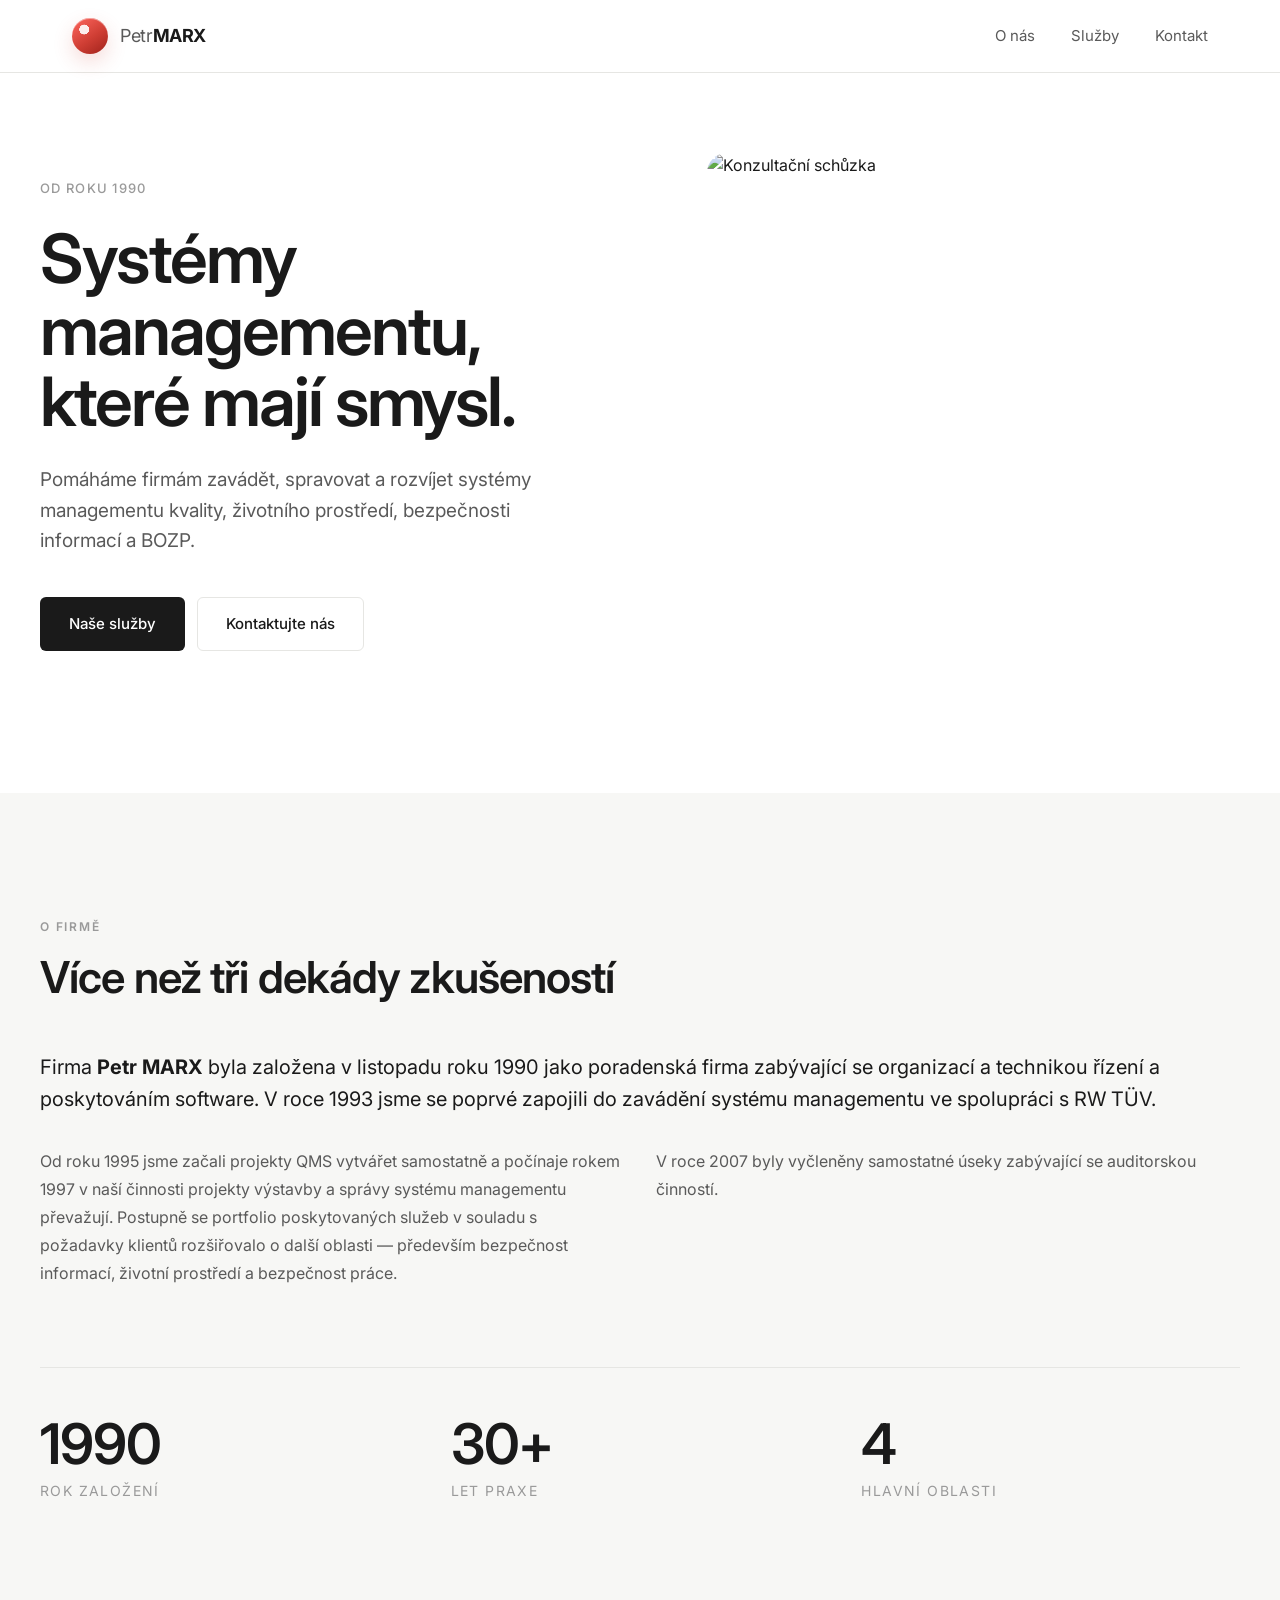
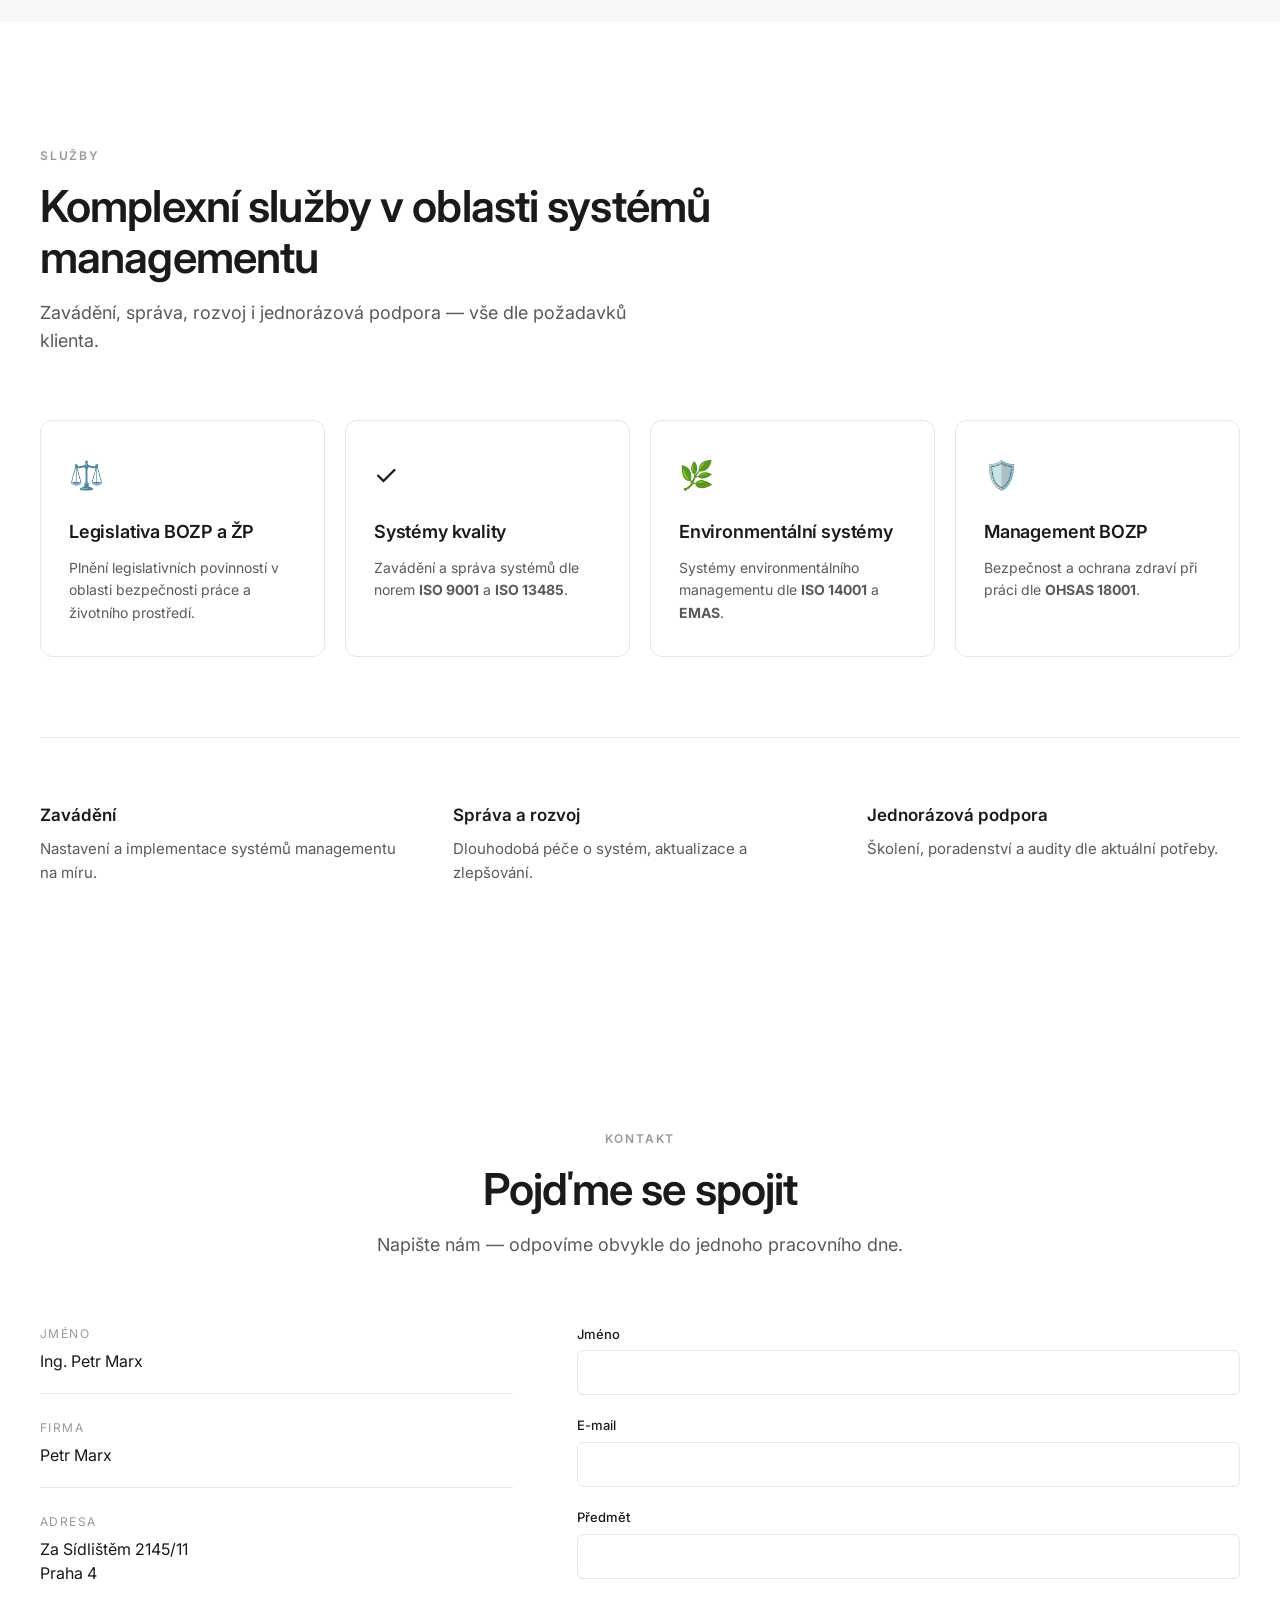
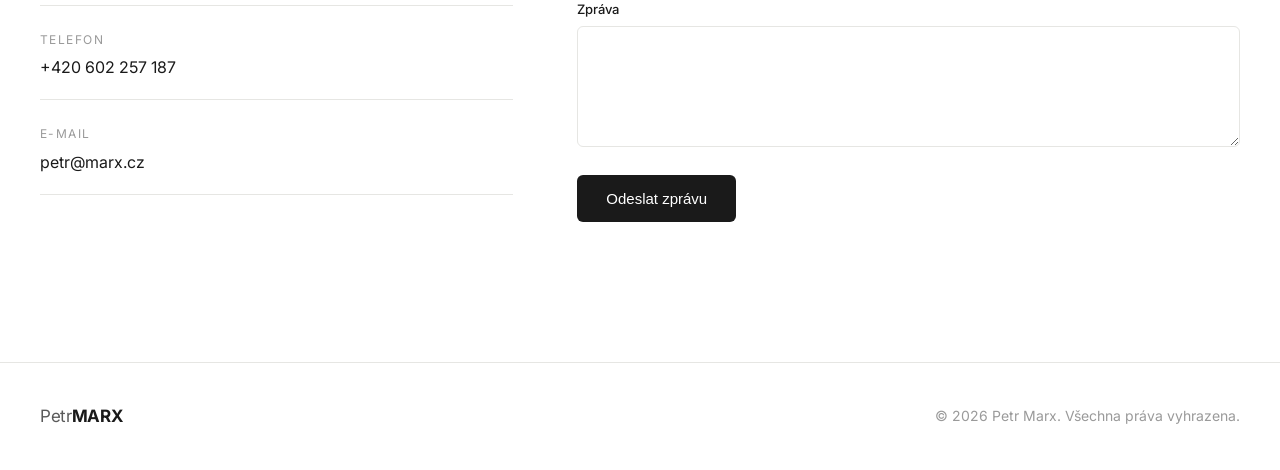
==== index.html @ 533d267c "Add files via upload" ====
<!DOCTYPE html>
<html lang="cs">
<head>
    <!-- ============ BASIC ============ -->
    <meta charset="UTF-8">
    <meta name="viewport" content="width=device-width, initial-scale=1.0">
    <title>Petr MARX | Poradenství v oblasti ISO a systémů managementu</title>
    <meta name="description" content="Ing. Petr Marx. Od roku 1990 zavádíme, spravujeme a rozvíjíme systémy managementu kvality (ISO 9001), životního prostředí (ISO 14001), BOZP (ISO 45001) a bezpečnosti informací. Praha, Česká republika.">

    <!-- ============ SEO ============ -->
    <meta name="keywords" content="ISO 9001, ISO 14001, ISO 45001, systém managementu kvality, QMS, environmentální management, BOZP, bezpečnost práce, životní prostředí, certifikace ISO, interní audit, poradenství, Petr Marx, Q.M.Systems, Praha">
    <meta name="author" content="Ing. Petr Marx">
    <meta name="robots" content="index, follow, max-image-preview:large">
    <meta name="language" content="cs">
    <meta name="geo.region" content="CZ-10">
    <meta name="geo.placename" content="Praha">
    <link rel="canonical" href="https://www.marx.cz/">

    <!-- ============ OPEN GRAPH ============ -->
    <meta property="og:type" content="website">
    <meta property="og:locale" content="cs_CZ">
    <meta property="og:site_name" content="Petr Marx">
    <meta property="og:title" content="Petr Marx | Poradenství v oblasti ISO a systémů managementu">
    <meta property="og:description" content="Od roku 1990 zavádíme a spravujeme systémy managementu kvality, životního prostředí a BOZP dle norem ISO 9001, ISO 14001 a ISO 45001.">
    <meta property="og:url" content="https://www.marx.cz/">
    <meta property="og:image" content="https://www.marx.cz/og-image.jpg">

    <!-- ============ TWITTER ============ -->
    <meta name="twitter:card" content="summary_large_image">
    <meta name="twitter:title" content="Petr Marx | Poradenství v oblasti ISO a systémů managementu">
    <meta name="twitter:description" content="Poradenství a zavádění systémů managementu dle norem ISO. Od roku 1990.">
    <meta name="twitter:image" content="https://www.marx.cz/og-image.jpg">

    <!-- ============ JSON-LD STRUCTURED DATA ============ -->
    <script type="application/ld+json">
    {
        "@context": "https://schema.org",
        "@type": "ProfessionalService",
        "name": "Petr Marx",
        "founder": "Ing. Petr Marx",
        "foundingDate": "1990-11",
        "description": "Poradenská firma zaměřená na zavádění, správu a rozvoj systémů managementu kvality, životního prostředí, bezpečnosti informací a BOZP.",
        "url": "https://www.marx.cz/",
        "telephone": "+420602257187",
        "email": "petr@marx.cz",
        "address": {
            "@type": "PostalAddress",
            "streetAddress": "Za Sídlištěm 2145/11",
            "addressLocality": "Praha 4",
            "addressCountry": "CZ"
        },
        "areaServed": "CZ",
        "knowsAbout": [
            "ISO 9001",
            "ISO 14001",
            "ISO 45001",
            "Systém managementu kvality",
            "Environmentální management",
            "BOZP",
            "Interní audit",
            "Certifikace"
        ]
    }
    </script>

    <!-- ============ FONTS & STYLES ============ -->
    <link rel="preconnect" href="https://fonts.googleapis.com">
    <link rel="preconnect" href="https://fonts.gstatic.com" crossorigin>
    <link href="https://fonts.googleapis.com/css2?family=Inter:wght@300;400;500;600;700&display=swap" rel="stylesheet">
    <link rel="stylesheet" href="style.css">
</head>
<body>

    <!-- ============ NAVIGATION ============ -->
    <header class="nav">
        <div class="nav__inner">
            <a href="#top" class="nav__logo">
                <span class="nav__logo-img" aria-hidden="true"></span>
                <span><span class="nav__logo-text">Petr</span><span class="nav__logo-mark">MARX</span></span>
            </a>
            <nav class="nav__menu">
                <a href="index.html#about" class="nav__link">O nás</a>
                <a href="sluzby.html" class="nav__link">Služby</a>
                <a href="index.html#contact" class="nav__link">Kontakt</a>
            </nav>
        </div>
    </header>

    <!-- ============ HERO ============ -->
    <section class="hero" id="top">
        <div class="hero__inner">
            <div class="hero__content">
                <span class="hero__eyebrow">Od roku 1990</span>
                <h1 class="hero__title">Systémy managementu, <br>které mají smysl.</h1>
                <p class="hero__lead">
                    Pomáháme firmám zavádět, spravovat a rozvíjet systémy managementu kvality,
                    životního prostředí, bezpečnosti informací a BOZP.
                </p>
                <div class="hero__actions">
                    <a href="#services" class="btn btn--primary">Naše služby</a>
                    <a href="#contact" class="btn btn--ghost">Kontaktujte nás</a>
                </div>
            </div>
            <div class="hero__visual">
                <img src="https://images.unsplash.com/photo-1521737604893-d14cc237f11d?auto=format&fit=crop&w=1000&q=80"
                     alt="Konzultační schůzka" class="hero__image">
            </div>
        </div>
    </section>

    <!-- ============ ABOUT ============ -->
    <section class="about" id="about">
        <div class="about__inner">
            <div class="about__head">
                <span class="section__tag">O firmě</span>
                <h2 class="section__title">Více než tři dekády zkušeností</h2>
            </div>
            <div class="about__body">
                <p class="about__paragraph">
                    Firma <strong>Petr MARX</strong> byla založena v listopadu roku 1990 jako poradenská firma
                    zabývající se organizací a technikou řízení a poskytováním software.
                    V roce 1993 jsme se poprvé zapojili do zavádění systému managementu ve spolupráci s RW TÜV.
                </p>
                <p class="about__paragraph">
                    Od roku 1995 jsme začali projekty QMS vytvářet samostatně a počínaje rokem 1997
                    v naší činnosti projekty výstavby a správy systému managementu převažují.
                    Postupně se portfolio poskytovaných služeb v souladu s požadavky klientů rozšiřovalo
                    o další oblasti — především bezpečnost informací, životní prostředí a bezpečnost práce.
                </p>
                <p class="about__paragraph">
                    V roce 2007 byly vyčleněny samostatné úseky zabývající se auditorskou činností.
                </p>
            </div>

            <div class="about__stats">
                <div class="stat">
                    <div class="stat__number">1990</div>
                    <div class="stat__label">Rok založení</div>
                </div>
                <div class="stat">
                    <div class="stat__number">30+</div>
                    <div class="stat__label">Let praxe</div>
                </div>
                <div class="stat">
                    <div class="stat__number">4</div>
                    <div class="stat__label">Hlavní oblasti</div>
                </div>
            </div>
        </div>
    </section>

    <!-- ============ SERVICES ============ -->
    <section class="services" id="services">
        <div class="services__inner">
            <div class="services__head">
                <span class="section__tag">Služby</span>
                <h2 class="section__title">Komplexní služby v oblasti systémů managementu</h2>
                <p class="section__sub">
                    Zavádění, správa, rozvoj i jednorázová podpora — vše dle požadavků klienta.
                </p>
            </div>

            <div class="services__grid">

                <article class="card">
                    <div class="card__icon">⚖️</div>
                    <h3 class="card__title">Legislativa BOZP a ŽP</h3>
                    <p class="card__text">
                        Plnění legislativních povinností v oblasti bezpečnosti práce
                        a životního prostředí.
                    </p>
                </article>

                <article class="card">
                    <div class="card__icon">✓</div>
                    <h3 class="card__title">Systémy kvality</h3>
                    <p class="card__text">
                        Zavádění a správa systémů dle norem <strong>ISO 9001</strong> a <strong>ISO 13485</strong>.
                    </p>
                </article>

                <article class="card">
                    <div class="card__icon">🌿</div>
                    <h3 class="card__title">Environmentální systémy</h3>
                    <p class="card__text">
                        Systémy environmentálního managementu dle <strong>ISO 14001</strong> a <strong>EMAS</strong>.
                    </p>
                </article>

                <article class="card">
                    <div class="card__icon">🛡️</div>
                    <h3 class="card__title">Management BOZP</h3>
                    <p class="card__text">
                        Bezpečnost a ochrana zdraví při práci dle <strong>OHSAS 18001</strong>.
                    </p>
                </article>

            </div>

            <div class="services__pillars">
                <div class="pillar">
                    <h4 class="pillar__title">Zavádění</h4>
                    <p class="pillar__text">Nastavení a implementace systémů managementu na míru.</p>
                </div>
                <div class="pillar">
                    <h4 class="pillar__title">Správa a rozvoj</h4>
                    <p class="pillar__text">Dlouhodobá péče o systém, aktualizace a zlepšování.</p>
                </div>
                <div class="pillar">
                    <h4 class="pillar__title">Jednorázová podpora</h4>
                    <p class="pillar__text">Školení, poradenství a audity dle aktuální potřeby.</p>
                </div>
            </div>
        </div>
    </section>

    <!-- ============ CONTACT ============ -->
    <section class="contact" id="contact">
        <div class="contact__inner">

            <div class="contact__head">
                <span class="section__tag">Kontakt</span>
                <h2 class="section__title">Pojďme se spojit</h2>
                <p class="section__sub">Napište nám — odpovíme obvykle do jednoho pracovního dne.</p>
            </div>

            <div class="contact__grid">

                <div class="contact__info">
                    <div class="info-block">
                        <div class="info-block__label">Jméno</div>
                        <div class="info-block__value">Ing. Petr Marx</div>
                    </div>
                    <div class="info-block">
                        <div class="info-block__label">Firma</div>
                        <div class="info-block__value">Petr Marx</div>
                    </div>
                    <div class="info-block">
                        <div class="info-block__label">Adresa</div>
                        <div class="info-block__value">Za Sídlištěm 2145/11<br>Praha 4</div>
                    </div>
                    <div class="info-block">
                        <div class="info-block__label">Telefon</div>
                        <div class="info-block__value">
                            <a href="tel:+420602257187" class="info-block__link">+420 602 257 187</a>
                        </div>
                    </div>
                    <div class="info-block">
                        <div class="info-block__label">E-mail</div>
                        <div class="info-block__value">
                            <a href="mailto:petr@marx.cz" class="info-block__link">petr@marx.cz</a>
                        </div>
                    </div>
                </div>

                <form class="contact__form" action="contact.php" method="post" data-contact-form>
                    <div class="form__row">
                        <label class="form__label" for="name">Jméno</label>
                        <input class="form__input" type="text" id="name" name="name" required>
                    </div>
                    <div class="form__row">
                        <label class="form__label" for="email">E-mail</label>
                        <input class="form__input" type="email" id="email" name="email" required>
                    </div>
                    <div class="form__row">
                        <label class="form__label" for="subject">Předmět</label>
                        <input class="form__input" type="text" id="subject" name="subject">
                    </div>
                    <div class="form__row">
                        <label class="form__label" for="message">Zpráva</label>
                        <textarea class="form__textarea" id="message" name="message" rows="5" required></textarea>
                    </div>
                    <button type="submit" class="btn btn--primary form__submit">Odeslat zprávu</button>
                    <div hidden aria-hidden="true"><label>Web<input type="text" name="website" tabindex="-1" autocomplete="off"></label></div>
                    <p data-form-status role="status" aria-live="polite" aria-atomic="true"></p>
                </form>

            </div>
        </div>
    </section>

    <!-- ============ FOOTER ============ -->
    <footer class="footer">
        <div class="footer__inner">
            <div class="footer__brand">
                <span class="nav__logo-text">Petr</span><span class="nav__logo-mark">MARX</span>
            </div>
            <p class="footer__copy">© <span id="year"></span> Petr Marx. Všechna práva vyhrazena.</p>
        </div>
    </footer>

    <script>
        document.getElementById('year').textContent = new Date().getFullYear();
    </script>
    <script src="contact.js" defer></script>
</body>
</html>
---- style.css ----
:root {
    /* Colors */
    --color-bg:          #ffffff;
    --color-bg-alt:      #f7f7f5;
    --color-text:        #1a1a1a;
    --color-text-soft:   #5a5a5a;
    --color-muted:       #9a9a9a;
    --color-border:      #e6e6e3;
    --color-accent:      #1a1a1a;   /* primary brand color */
    --color-accent-soft: #2a2a2a;

    /* Typography */
    --font-sans: 'Inter', -apple-system, BlinkMacSystemFont, 'Segoe UI', sans-serif;

    /* Layout */
    --container:       1200px;
    --radius-sm:       6px;
    --radius-md:       12px;
    --radius-lg:       20px;

    /* Spacing */
    --space-section:   120px;
    --space-block:     48px;

    /* Transitions */
    --ease: cubic-bezier(.2,.7,.3,1);
}


/* ============================================================
   2. RESET & BASE
   ============================================================ */
* { box-sizing: border-box; margin: 0; padding: 0; }

html { scroll-behavior: smooth; }

body {
    font-family: var(--font-sans);
    font-size: 16px;
    line-height: 1.6;
    color: var(--color-text);
    background: var(--color-bg);
    -webkit-font-smoothing: antialiased;
}

img { max-width: 100%; display: block; }
a { color: inherit; text-decoration: none; }


/* ============================================================
   3. SHARED — section heading helpers
   Used by: about, services, training, contact
   ============================================================ */
.section__tag {
    display: inline-block;
    font-size: 12px;
    font-weight: 600;
    letter-spacing: 0.15em;
    text-transform: uppercase;
    color: var(--color-muted);
    margin-bottom: 16px;
}

.section__title {
    font-size: clamp(28px, 4vw, 44px);
    font-weight: 600;
    line-height: 1.15;
    letter-spacing: -0.02em;
    color: var(--color-text);
    max-width: 720px;
}

.section__sub {
    font-size: 18px;
    color: var(--color-text-soft);
    margin-top: 16px;
    max-width: 640px;
}


/* ============================================================
   4. SHARED — button
   ============================================================ */
.btn {
    display: inline-flex;
    align-items: center;
    justify-content: center;
    padding: 14px 28px;
    font-size: 15px;
    font-weight: 500;
    border-radius: var(--radius-sm);
    border: 1px solid transparent;
    cursor: pointer;
    transition: all 0.25s var(--ease);
}

.btn--primary {
    background: var(--color-accent);
    color: #fff;
}
.btn--primary:hover {
    background: var(--color-accent-soft);
    transform: translateY(-1px);
}

.btn--ghost {
    background: transparent;
    color: var(--color-text);
    border-color: var(--color-border);
}
.btn--ghost:hover {
    border-color: var(--color-text);
}


/* ============================================================
   5. NAVIGATION
   ============================================================ */
.nav {
    position: sticky;
    top: 0;
    z-index: 100;
    background: rgba(255,255,255,0.85);
    backdrop-filter: blur(12px);
    -webkit-backdrop-filter: blur(12px);
    border-bottom: 1px solid var(--color-border);
}

.nav__inner {
    max-width: var(--container);
    margin: 0 auto;
    padding: 18px 32px;
    display: flex;
    align-items: center;
    justify-content: space-between;
    gap: 32px;
}

.nav__logo {
    display: inline-flex;
    align-items: center;
    gap: 12px;
    font-size: 18px;
    font-weight: 700;
    letter-spacing: -0.02em;
}
.nav__logo-mark { color: var(--color-accent); }
.nav__logo-text { color: var(--color-text-soft); font-weight: 400; }

.nav__logo-img {
    width: 36px;
    height: 36px;
    border-radius: 50%;
    background:
        radial-gradient(circle at 34% 32%, rgba(255, 255, 255, 0.9) 0 14%, transparent 15%),
        linear-gradient(145deg, #ff675f 0%, #cf3e34 55%, #9f221b 100%);
    box-shadow:
        inset 0 1px 0 rgba(255, 255, 255, 0.46),
        0 8px 20px rgba(207, 62, 52, 0.18);
    flex-shrink: 0;
}

.nav__menu {
    display: flex;
    gap: 36px;
}

.nav__link {
    font-size: 15px;
    color: var(--color-text-soft);
    transition: color 0.2s var(--ease);
}
.nav__link:hover { color: var(--color-text); }

.nav__cta {
    padding: 10px 20px;
    font-size: 14px;
    font-weight: 500;
    color: #fff;
    background: var(--color-accent);
    border-radius: var(--radius-sm);
    transition: background 0.25s var(--ease);
}
.nav__cta:hover { background: var(--color-accent-soft); }

@media (max-width: 768px) {
    .nav__menu { display: none; }
}


/* ============================================================
   6. HERO
   ============================================================ */
.hero {
    padding: 80px 32px 120px;
}

.hero__inner {
    max-width: var(--container);
    margin: 0 auto;
    display: grid;
    grid-template-columns: 1.1fr 1fr;
    gap: 80px;
    align-items: center;
}

.hero__eyebrow {
    display: inline-block;
    font-size: 13px;
    font-weight: 500;
    letter-spacing: 0.1em;
    text-transform: uppercase;
    color: var(--color-muted);
    margin-bottom: 24px;
}

.hero__title {
    font-size: clamp(36px, 6vw, 68px);
    font-weight: 600;
    line-height: 1.05;
    letter-spacing: -0.03em;
    margin-bottom: 28px;
}

.hero__lead {
    font-size: 19px;
    line-height: 1.6;
    color: var(--color-text-soft);
    max-width: 520px;
    margin-bottom: 40px;
}

.hero__actions {
    display: flex;
    gap: 12px;
    flex-wrap: wrap;
}

.hero__visual {
    position: relative;
}

.hero__image {
    width: 100%;
    height: 520px;
    object-fit: cover;
    border-radius: var(--radius-lg);
    filter: grayscale(15%);
}

@media (max-width: 900px) {
    .hero__inner { grid-template-columns: 1fr; gap: 48px; }
    .hero__image { height: 380px; }
}


/* ============================================================
   7. ABOUT
   ============================================================ */
.about {
    padding: var(--space-section) 32px;
    background: var(--color-bg-alt);
}

.about__inner {
    max-width: var(--container);
    margin: 0 auto;
}

.about__head {
    margin-bottom: var(--space-block);
}

.about__body {
    display: grid;
    grid-template-columns: 1fr 1fr;
    gap: 32px;
    margin-bottom: 80px;
}

.about__paragraph {
    font-size: 16px;
    line-height: 1.75;
    color: var(--color-text-soft);
}
.about__paragraph:first-child {
    grid-column: 1 / -1;
    font-size: 20px;
    line-height: 1.6;
    color: var(--color-text);
}

.about__stats {
    display: grid;
    grid-template-columns: repeat(3, 1fr);
    gap: 32px;
    padding-top: 48px;
    border-top: 1px solid var(--color-border);
}

.stat__number {
    font-size: clamp(36px, 5vw, 56px);
    font-weight: 600;
    letter-spacing: -0.02em;
    color: var(--color-text);
    line-height: 1;
    margin-bottom: 8px;
}

.stat__label {
    font-size: 14px;
    text-transform: uppercase;
    letter-spacing: 0.1em;
    color: var(--color-muted);
}

@media (max-width: 768px) {
    .about__body { grid-template-columns: 1fr; }
    .about__stats { grid-template-columns: 1fr; gap: 24px; }
}


/* ============================================================
   8. SERVICES
   ============================================================ */
.services {
    padding: var(--space-section) 32px;
}

.services__inner {
    max-width: var(--container);
    margin: 0 auto;
}

.services__head {
    margin-bottom: 64px;
}

.services__grid {
    display: grid;
    grid-template-columns: repeat(4, 1fr);
    gap: 20px;
    margin-bottom: 80px;
}

.card {
    padding: 32px 28px;
    background: var(--color-bg);
    border: 1px solid var(--color-border);
    border-radius: var(--radius-md);
    transition: transform 0.3s var(--ease), border-color 0.3s var(--ease), box-shadow 0.3s var(--ease);
}
.card:hover {
    transform: translateY(-4px);
    border-color: var(--color-text);
    box-shadow: 0 12px 32px rgba(0,0,0,0.06);
}

.card__icon {
    font-size: 28px;
    margin-bottom: 20px;
}

.card__title {
    font-size: 18px;
    font-weight: 600;
    margin-bottom: 10px;
    letter-spacing: -0.01em;
}

.card__text {
    font-size: 14px;
    line-height: 1.6;
    color: var(--color-text-soft);
}

.services__pillars {
    display: grid;
    grid-template-columns: repeat(3, 1fr);
    gap: 40px;
    padding-top: 64px;
    border-top: 1px solid var(--color-border);
}

.pillar__title {
    font-size: 17px;
    font-weight: 600;
    margin-bottom: 8px;
}

.pillar__text {
    font-size: 15px;
    color: var(--color-text-soft);
    line-height: 1.6;
}

@media (max-width: 900px) {
    .services__grid { grid-template-columns: repeat(2, 1fr); }
    .services__pillars { grid-template-columns: 1fr; gap: 24px; }
}
@media (max-width: 520px) {
    .services__grid { grid-template-columns: 1fr; }
}


/* ============================================================
   9. TRAINING
   ============================================================ */
.training {
    padding: var(--space-section) 32px;
    background: var(--color-bg-alt);
}

.training__inner {
    max-width: var(--container);
    margin: 0 auto;
    display: grid;
    grid-template-columns: 1fr 1fr;
    gap: 80px;
    align-items: center;
}

.training__image {
    width: 100%;
    height: 480px;
    object-fit: cover;
    border-radius: var(--radius-lg);
    filter: grayscale(15%);
}

.training__text {
    font-size: 17px;
    line-height: 1.7;
    color: var(--color-text-soft);
    margin: 24px 0 32px;
}

@media (max-width: 900px) {
    .training__inner { grid-template-columns: 1fr; gap: 48px; }
    .training__image { height: 360px; }
}


/* ============================================================
   10. CONTACT
   ============================================================ */
.contact {
    padding: var(--space-section) 32px;
}

.contact__inner {
    max-width: var(--container);
    margin: 0 auto;
}

.contact__head {
    margin-bottom: 64px;
    text-align: center;
}
.contact__head .section__title,
.contact__head .section__sub {
    margin-left: auto;
    margin-right: auto;
}

.contact__grid {
    display: grid;
    grid-template-columns: 1fr 1.4fr;
    gap: 64px;
}

/* Contact info column */
.contact__info {
    display: flex;
    flex-direction: column;
    gap: 24px;
}

.info-block {
    padding-bottom: 20px;
    border-bottom: 1px solid var(--color-border);
}

.info-block__label {
    font-size: 12px;
    text-transform: uppercase;
    letter-spacing: 0.12em;
    color: var(--color-muted);
    margin-bottom: 6px;
}

.info-block__value {
    font-size: 16px;
    color: var(--color-text);
    line-height: 1.5;
}

.info-block__link {
    color: var(--color-text);
    border-bottom: 1px solid transparent;
    transition: border-color 0.2s var(--ease);
}
.info-block__link:hover { border-color: var(--color-text); }

/* Form column */
.contact__form {
    display: flex;
    flex-direction: column;
    gap: 20px;
}

.form__row {
    display: flex;
    flex-direction: column;
}

.form__label {
    font-size: 13px;
    font-weight: 500;
    color: var(--color-text);
    margin-bottom: 6px;
}

.form__input,
.form__textarea {
    width: 100%;
    padding: 12px 14px;
    font-family: inherit;
    font-size: 15px;
    color: var(--color-text);
    background: var(--color-bg);
    border: 1px solid var(--color-border);
    border-radius: var(--radius-sm);
    transition: border-color 0.2s var(--ease);
}
.form__input:focus,
.form__textarea:focus {
    outline: none;
    border-color: var(--color-text);
}

.form__textarea {
    resize: vertical;
    min-height: 120px;
}

.form__submit {
    align-self: flex-start;
    margin-top: 8px;
}

@media (max-width: 900px) {
    .contact__grid { grid-template-columns: 1fr; gap: 48px; }
}


/* ============================================================
   11. FOOTER
   ============================================================ */
.footer {
    padding: 40px 32px;
    border-top: 1px solid var(--color-border);
    background: var(--color-bg);
}

.footer__inner {
    max-width: var(--container);
    margin: 0 auto;
    display: flex;
    justify-content: space-between;
    align-items: center;
    flex-wrap: wrap;
    gap: 16px;
}

.footer__brand {
    font-size: 17px;
    font-weight: 700;
    letter-spacing: -0.02em;
}

.footer__copy {
    font-size: 14px;
    color: var(--color-muted);
}


/* ============================================================
   12. SLUZBY PAGE  (services subpage)
   All classes prefixed with `sluzby-` so this block is isolated
   from the homepage styles above.
   ============================================================ */

/* ---------- 12.1 Sluzby Hero ---------- */
.sluzby-hero {
    padding: 100px 32px 80px;
    text-align: center;
    background: var(--color-bg);
    position: relative;
    overflow: hidden;
}
.sluzby-hero::before {
    content: "";
    position: absolute;
    inset: 0;
    background:
        radial-gradient(circle at 20% 10%, rgba(0,0,0,0.04), transparent 50%),
        radial-gradient(circle at 80% 80%, rgba(0,0,0,0.03), transparent 50%);
    pointer-events: none;
}

.sluzby-hero__inner {
    position: relative;
    max-width: 880px;
    margin: 0 auto;
}

.sluzby-hero__eyebrow {
    display: inline-block;
    font-size: 13px;
    font-weight: 500;
    letter-spacing: 0.15em;
    text-transform: uppercase;
    color: var(--color-muted);
    margin-bottom: 24px;
}

.sluzby-hero__title {
    font-size: clamp(36px, 6vw, 64px);
    font-weight: 600;
    line-height: 1.05;
    letter-spacing: -0.03em;
    margin-bottom: 24px;
}

.sluzby-hero__highlight {
    background: linear-gradient(120deg, #1a1a1a 0%, #5a5a5a 100%);
    -webkit-background-clip: text;
    background-clip: text;
    color: transparent;
    position: relative;
}
.sluzby-hero__highlight::after {
    content: "";
    position: absolute;
    left: 0;
    right: 0;
    bottom: 4px;
    height: 6px;
    background: var(--color-bg-alt);
    z-index: -1;
    border-radius: 3px;
}

.sluzby-hero__lead {
    font-size: 19px;
    color: var(--color-text-soft);
    max-width: 640px;
    margin: 0 auto 40px;
    line-height: 1.6;
}

.sluzby-hero__chips {
    display: flex;
    flex-wrap: wrap;
    justify-content: center;
    gap: 10px;
}

.sluzby-chip {
    padding: 8px 16px;
    font-size: 13px;
    color: var(--color-text);
    background: var(--color-bg-alt);
    border: 1px solid var(--color-border);
    border-radius: 999px;
    transition: transform 0.25s var(--ease), background 0.25s var(--ease);
}
.sluzby-chip:hover {
    transform: translateY(-2px);
    background: var(--color-bg);
    border-color: var(--color-text);
}


/* ---------- 12.2 Sluzby Tabs ---------- */
.sluzby-tabs {
    padding: var(--space-section) 32px;
    background: var(--color-bg-alt);
}

.sluzby-tabs__inner {
    max-width: var(--container);
    margin: 0 auto;
}

.sluzby-tabs__head {
    margin-bottom: 48px;
    text-align: center;
}
.sluzby-tabs__head .section__title {
    margin-left: auto;
    margin-right: auto;
}

.tabs {
    background: var(--color-bg);
    border: 1px solid var(--color-border);
    border-radius: var(--radius-lg);
    overflow: hidden;
}

.tabs__bar {
    display: grid;
    grid-template-columns: repeat(3, 1fr);
    border-bottom: 1px solid var(--color-border);
}

.tabs__btn {
    padding: 22px 24px;
    font-family: inherit;
    font-size: 15px;
    font-weight: 500;
    color: var(--color-text-soft);
    background: transparent;
    border: none;
    border-right: 1px solid var(--color-border);
    cursor: pointer;
    text-align: left;
    transition: background 0.2s var(--ease), color 0.2s var(--ease);
    position: relative;
}
.tabs__btn:last-child { border-right: none; }
.tabs__btn:hover { color: var(--color-text); background: var(--color-bg-alt); }
.tabs__btn.is-active {
    color: var(--color-text);
    background: var(--color-bg);
}
.tabs__btn.is-active::after {
    content: "";
    position: absolute;
    left: 0; right: 0; bottom: -1px;
    height: 2px;
    background: var(--color-accent);
}

.tabs__panels { padding: 48px; }

.tabs__panel { display: none; animation: fadeUp 0.4s var(--ease); }
.tabs__panel.is-active { display: block; }

.tabs__title {
    font-size: 24px;
    font-weight: 600;
    letter-spacing: -0.02em;
    margin-bottom: 12px;
}
.tabs__text {
    font-size: 16px;
    color: var(--color-text-soft);
    line-height: 1.7;
    max-width: 640px;
    margin-bottom: 24px;
}
.tabs__list {
    list-style: none;
    display: grid;
    grid-template-columns: 1fr 1fr;
    gap: 12px 32px;
    max-width: 720px;
}
.tabs__list li {
    padding-left: 26px;
    position: relative;
    font-size: 15px;
    color: var(--color-text);
    line-height: 1.5;
}
.tabs__list li::before {
    content: "→";
    position: absolute;
    left: 0;
    color: var(--color-muted);
}

@keyframes fadeUp {
    from { opacity: 0; transform: translateY(8px); }
    to   { opacity: 1; transform: translateY(0); }
}

@media (max-width: 768px) {
    .tabs__bar { grid-template-columns: 1fr; }
    .tabs__btn { border-right: none; border-bottom: 1px solid var(--color-border); }
    .tabs__panels { padding: 32px 24px; }
    .tabs__list { grid-template-columns: 1fr; }
}


/* ---------- 12.3 Areas (sticky side-nav + content) ---------- */
.sluzby-areas {
    padding: var(--space-section) 32px;
}

.sluzby-areas__inner {
    max-width: var(--container);
    margin: 0 auto;
    display: grid;
    grid-template-columns: 260px 1fr;
    gap: 80px;
    align-items: flex-start;
}

.sluzby-side__sticky {
    position: sticky;
    top: 100px;
}

.sluzby-side__label {
    display: block;
    font-size: 12px;
    text-transform: uppercase;
    letter-spacing: 0.15em;
    color: var(--color-muted);
    margin-bottom: 18px;
}

.sluzby-side__list {
    list-style: none;
    display: flex;
    flex-direction: column;
    gap: 4px;
    padding-left: 16px;
    border-left: 1px solid var(--color-border);
}

.sluzby-side__link {
    display: block;
    padding: 8px 0;
    font-size: 15px;
    color: var(--color-muted);
    transition: color 0.2s var(--ease), transform 0.2s var(--ease);
}
.sluzby-side__link:hover { color: var(--color-text); }
.sluzby-side__link.is-active {
    color: var(--color-text);
    font-weight: 500;
    transform: translateX(2px);
}
.sluzby-side__link.is-active::before {
    content: "";
    display: inline-block;
    width: 14px;
    height: 1px;
    background: var(--color-text);
    vertical-align: middle;
    margin-right: 8px;
    margin-left: -22px;
}

.sluzby-content {
    display: flex;
    flex-direction: column;
    gap: 80px;
}

.area {
    position: relative;
    padding-top: 24px;
    border-top: 1px solid var(--color-border);
    scroll-margin-top: 100px;
}

.area__num {
    position: absolute;
    top: -18px;
    left: 0;
    background: var(--color-bg);
    padding-right: 12px;
    font-size: 13px;
    font-weight: 600;
    letter-spacing: 0.1em;
    color: var(--color-muted);
}

.area__tag {
    display: inline-block;
    font-size: 12px;
    text-transform: uppercase;
    letter-spacing: 0.15em;
    color: var(--color-muted);
    margin-bottom: 12px;
}

.area__title {
    font-size: clamp(24px, 3vw, 34px);
    font-weight: 600;
    letter-spacing: -0.02em;
    line-height: 1.2;
    margin-bottom: 16px;
    max-width: 640px;
}

.area__text {
    font-size: 17px;
    color: var(--color-text-soft);
    line-height: 1.7;
    max-width: 640px;
    margin-bottom: 20px;
}

.area__quote {
    border-left: 2px solid var(--color-text);
    padding: 4px 0 4px 18px;
    margin: 8px 0 28px;
    font-size: 17px;
    font-style: italic;
    color: var(--color-text);
    max-width: 640px;
    line-height: 1.5;
}

.area__subtitle {
    font-size: 13px;
    font-weight: 600;
    letter-spacing: 0.12em;
    text-transform: uppercase;
    color: var(--color-muted);
    margin: 8px 0 18px;
}

.area__features {
    list-style: none;
    display: grid;
    grid-template-columns: 1fr 1fr;
    gap: 12px 32px;
    max-width: 640px;
}
.area__features li {
    display: flex;
    align-items: center;
    gap: 10px;
    font-size: 15px;
    color: var(--color-text);
}
.area__features .check {
    display: inline-flex;
    align-items: center;
    justify-content: center;
    width: 20px;
    height: 20px;
    border-radius: 50%;
    background: var(--color-text);
    color: #fff;
    font-size: 11px;
    flex-shrink: 0;
}

@media (max-width: 900px) {
    .sluzby-areas__inner { grid-template-columns: 1fr; gap: 40px; }
    .sluzby-side { display: none; }
    .area__features { grid-template-columns: 1fr; }
}


/* ---------- 12.4 Process timeline ---------- */
.sluzby-process {
    padding: var(--space-section) 32px;
    background: var(--color-bg-alt);
}

.sluzby-process__inner {
    max-width: var(--container);
    margin: 0 auto;
}

.sluzby-process__head {
    margin-bottom: 64px;
    text-align: center;
}
.sluzby-process__head .section__title,
.sluzby-process__head .section__sub {
    margin-left: auto;
    margin-right: auto;
}

.process {
    list-style: none;
    display: grid;
    grid-template-columns: repeat(5, 1fr);
    gap: 0;
    counter-reset: step;
    position: relative;
}
.process::before {
    content: "";
    position: absolute;
    top: 22px;
    left: 10%;
    right: 10%;
    height: 1px;
    background: var(--color-border);
    z-index: 0;
}

.process__step {
    position: relative;
    z-index: 1;
    padding: 0 16px;
    text-align: center;
}

.process__num {
    width: 44px;
    height: 44px;
    margin: 0 auto 20px;
    background: var(--color-bg);
    border: 1px solid var(--color-border);
    border-radius: 50%;
    display: flex;
    align-items: center;
    justify-content: center;
    font-size: 13px;
    font-weight: 600;
    color: var(--color-text);
    transition: all 0.3s var(--ease);
}
.process__step:hover .process__num {
    background: var(--color-text);
    color: #fff;
    border-color: var(--color-text);
    transform: scale(1.06);
}

.process__title {
    font-size: 16px;
    font-weight: 600;
    margin-bottom: 6px;
    letter-spacing: -0.01em;
}

.process__text {
    font-size: 14px;
    color: var(--color-text-soft);
    line-height: 1.5;
}

@media (max-width: 900px) {
    .process { grid-template-columns: 1fr 1fr; gap: 32px 16px; }
    .process::before { display: none; }
}
@media (max-width: 520px) {
    .process { grid-template-columns: 1fr; }
}


/* ---------- 12.5 CTA ---------- */
.sluzby-cta {
    padding: var(--space-section) 32px;
    background: var(--color-text);
    color: #fff;
    text-align: center;
}

.sluzby-cta__inner {
    max-width: 720px;
    margin: 0 auto;
}

.sluzby-cta__title {
    font-size: clamp(28px, 4vw, 44px);
    font-weight: 600;
    letter-spacing: -0.02em;
    line-height: 1.15;
    margin-bottom: 16px;
}

.sluzby-cta__text {
    font-size: 18px;
    color: rgba(255,255,255,0.7);
    margin-bottom: 32px;
}

.sluzby-cta__actions {
    display: flex;
    gap: 12px;
    justify-content: center;
    flex-wrap: wrap;
}

/* override button styles inside the dark CTA section */
.sluzby-cta .btn--primary {
    background: #fff;
    color: var(--color-text);
}
.sluzby-cta .btn--primary:hover {
    background: var(--color-bg-alt);
}
.sluzby-cta .btn--ghost {
    color: #fff;
    border-color: rgba(255,255,255,0.25);
}
.sluzby-cta .btn--ghost:hover {
    border-color: #fff;
}
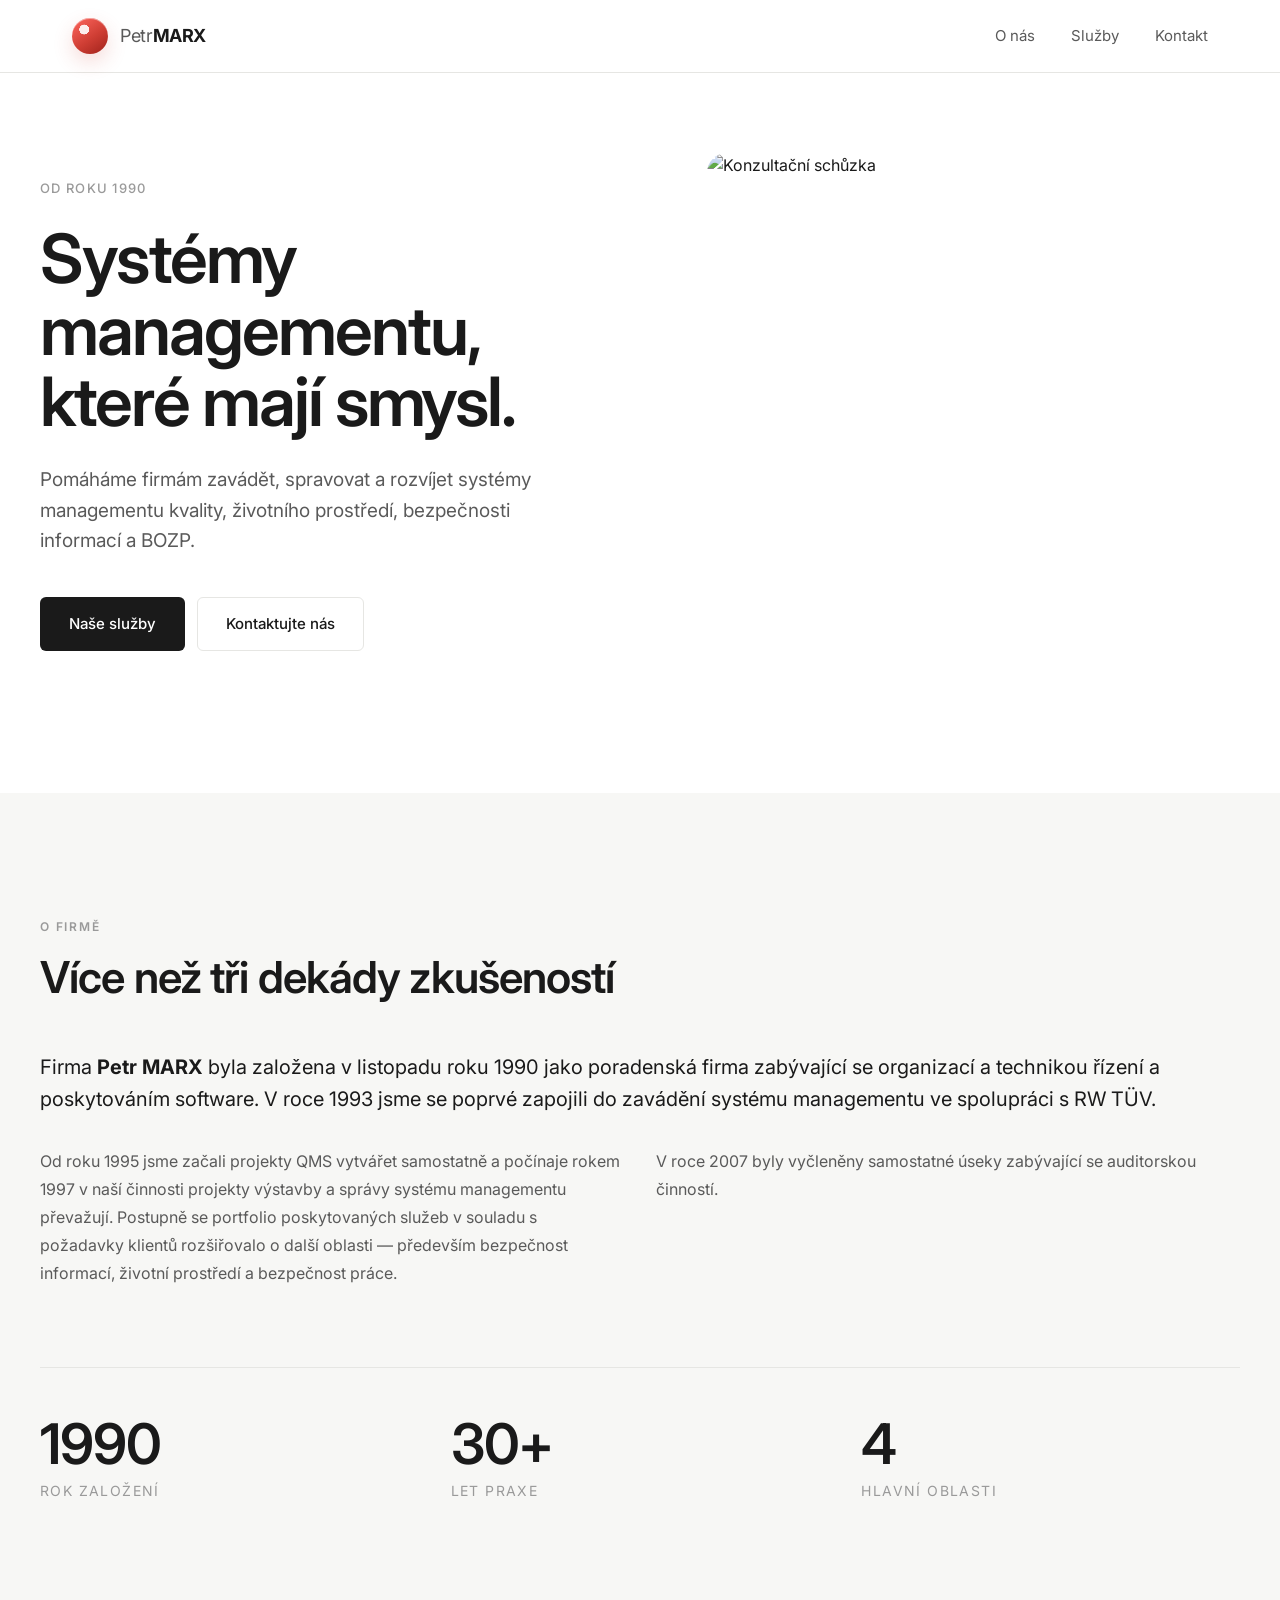
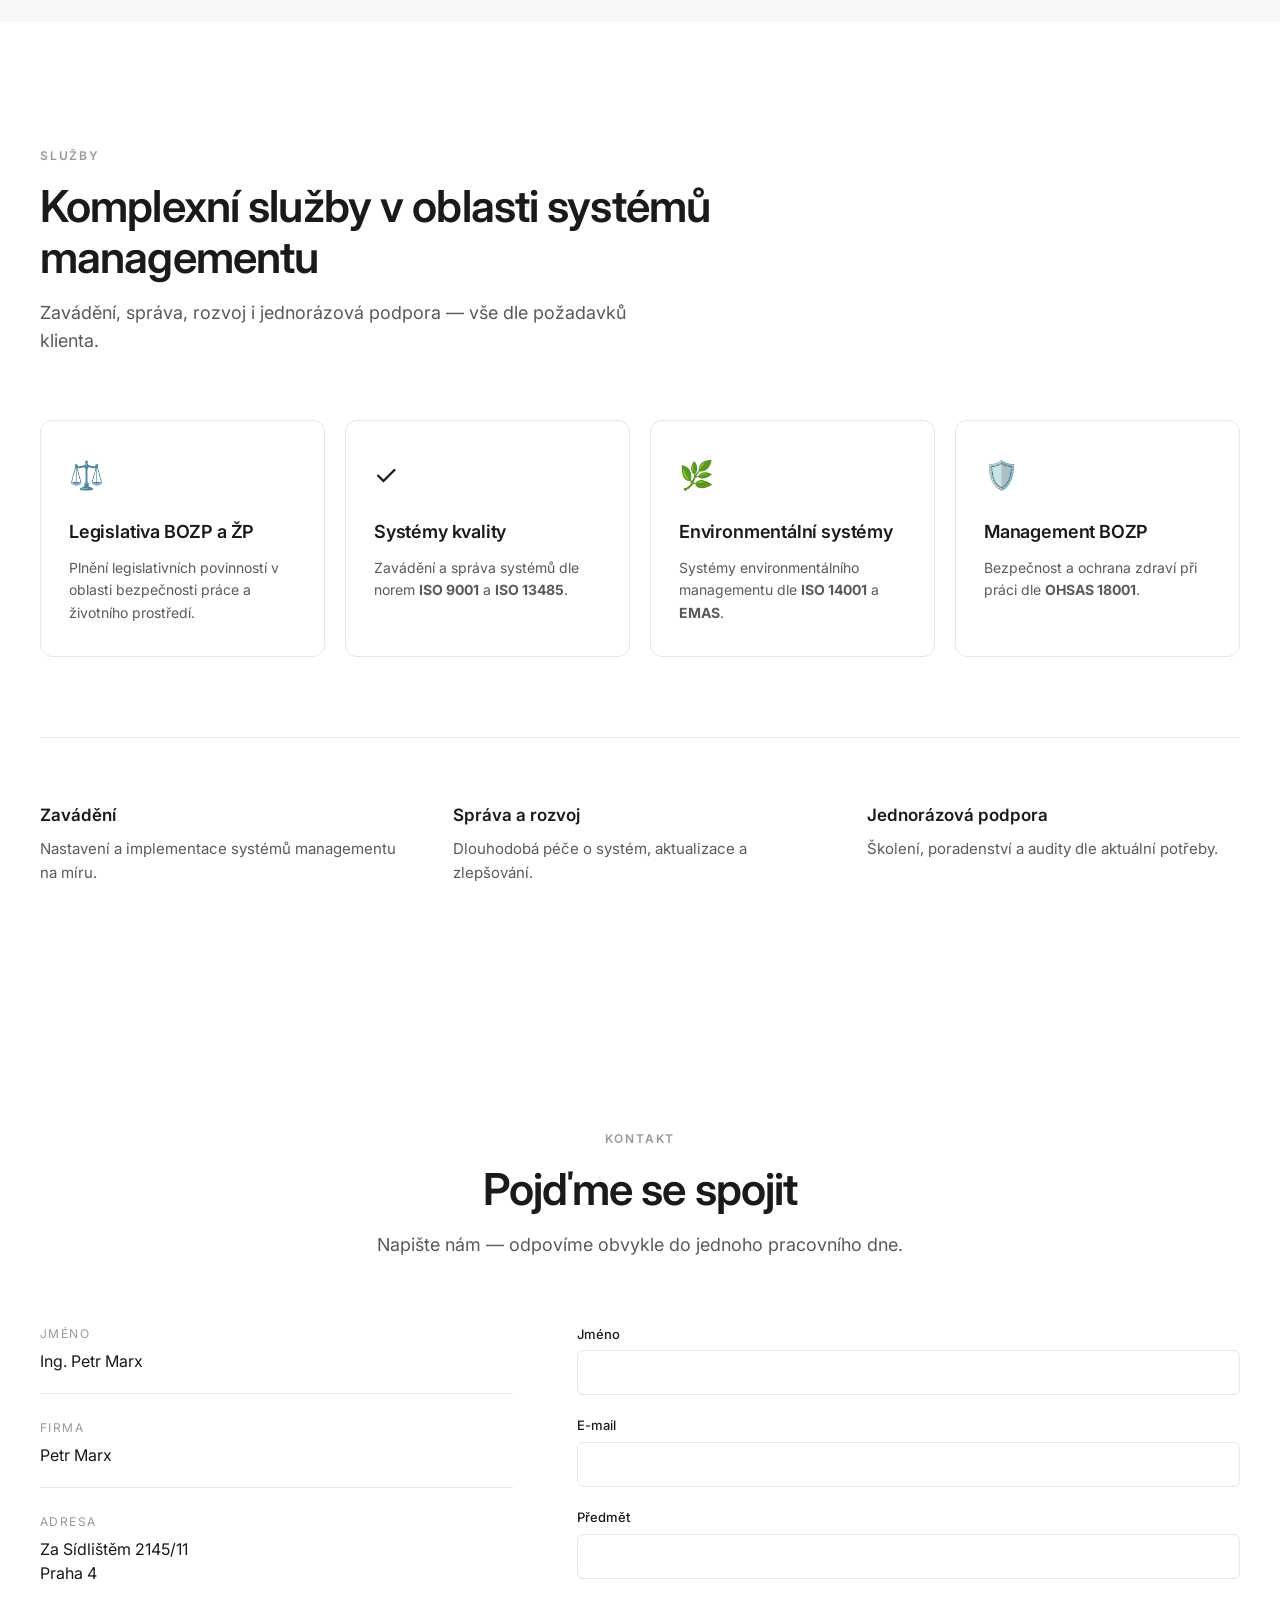
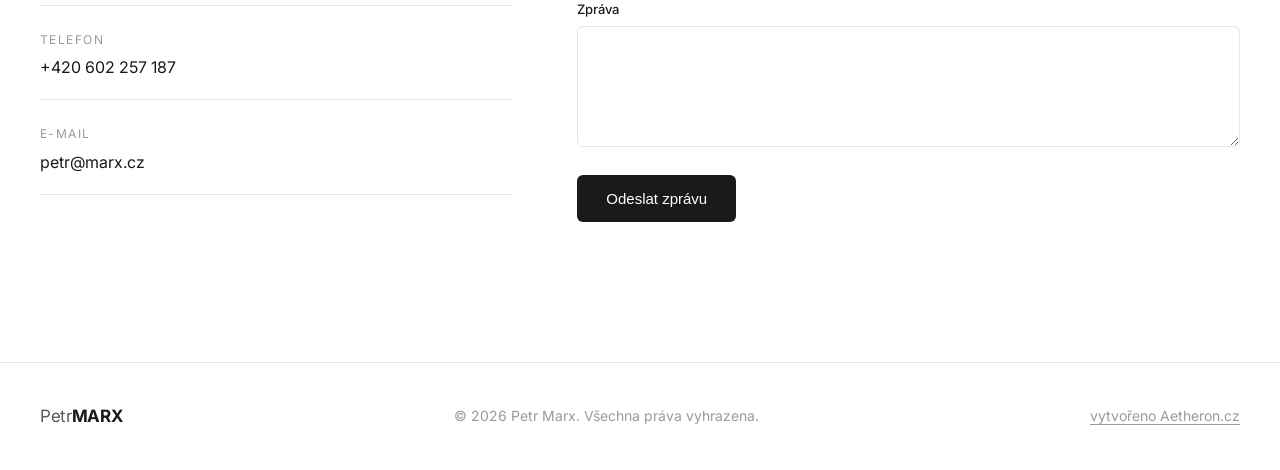
==== commit 7a5ce4e7: "Add files via upload" ====
--- a/index.html
+++ b/index.html
@@ -286,6 +286,7 @@
                 <span class="nav__logo-text">Petr</span><span class="nav__logo-mark">MARX</span>
             </div>
             <p class="footer__copy">© <span id="year"></span> Petr Marx. Všechna práva vyhrazena.</p>
+            <p class="footer__copy"><a class="footer-credit" href="https://aetheron.cz">vytvořeno Aetheron.cz</a></p>
         </div>
     </footer>
 
--- a/style.css
+++ b/style.css
@@ -1103,3 +1103,14 @@
 .sluzby-cta .btn--ghost:hover {
     border-color: #fff;
 }
+
+/* Website credit */
+.footer-credit {
+  color: inherit;
+  text-decoration: underline;
+  text-underline-offset: 3px;
+}
+.footer-credit:hover,
+.footer-credit:focus-visible {
+  text-decoration-thickness: 2px;
+}
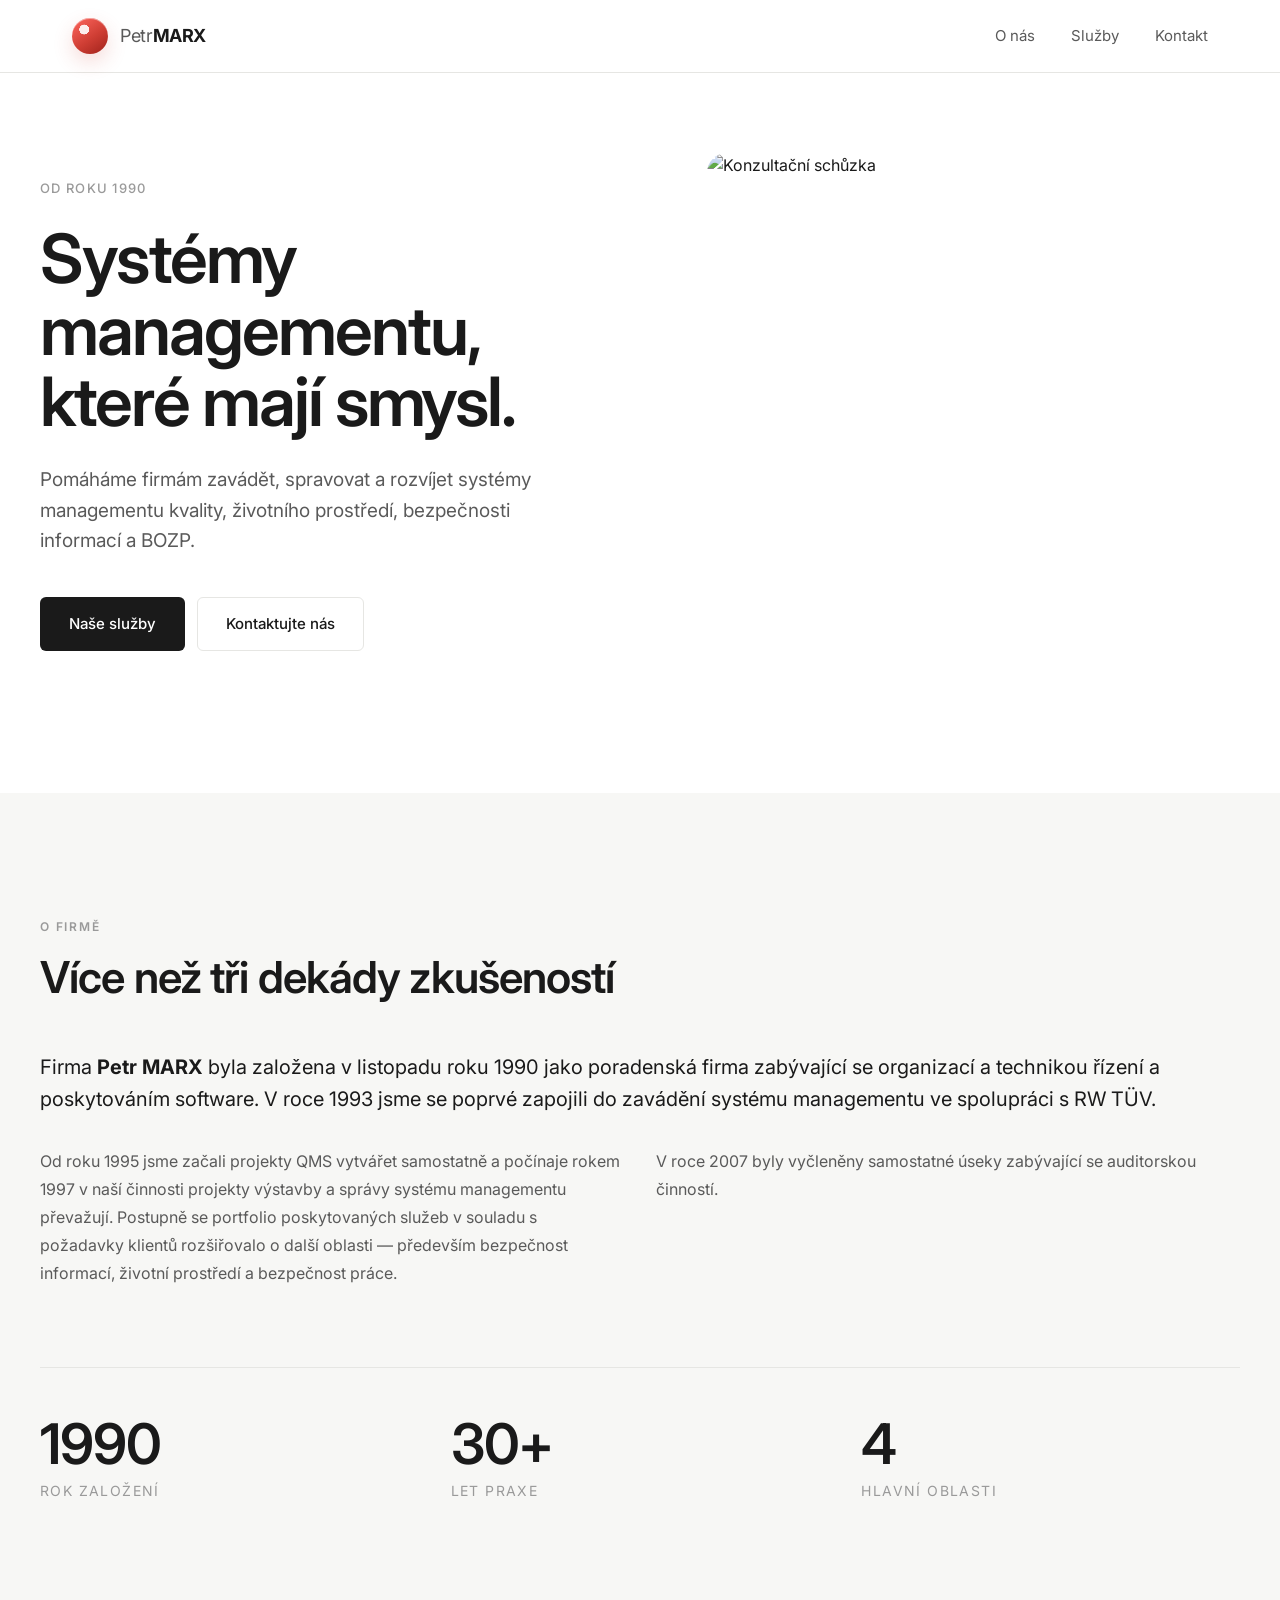
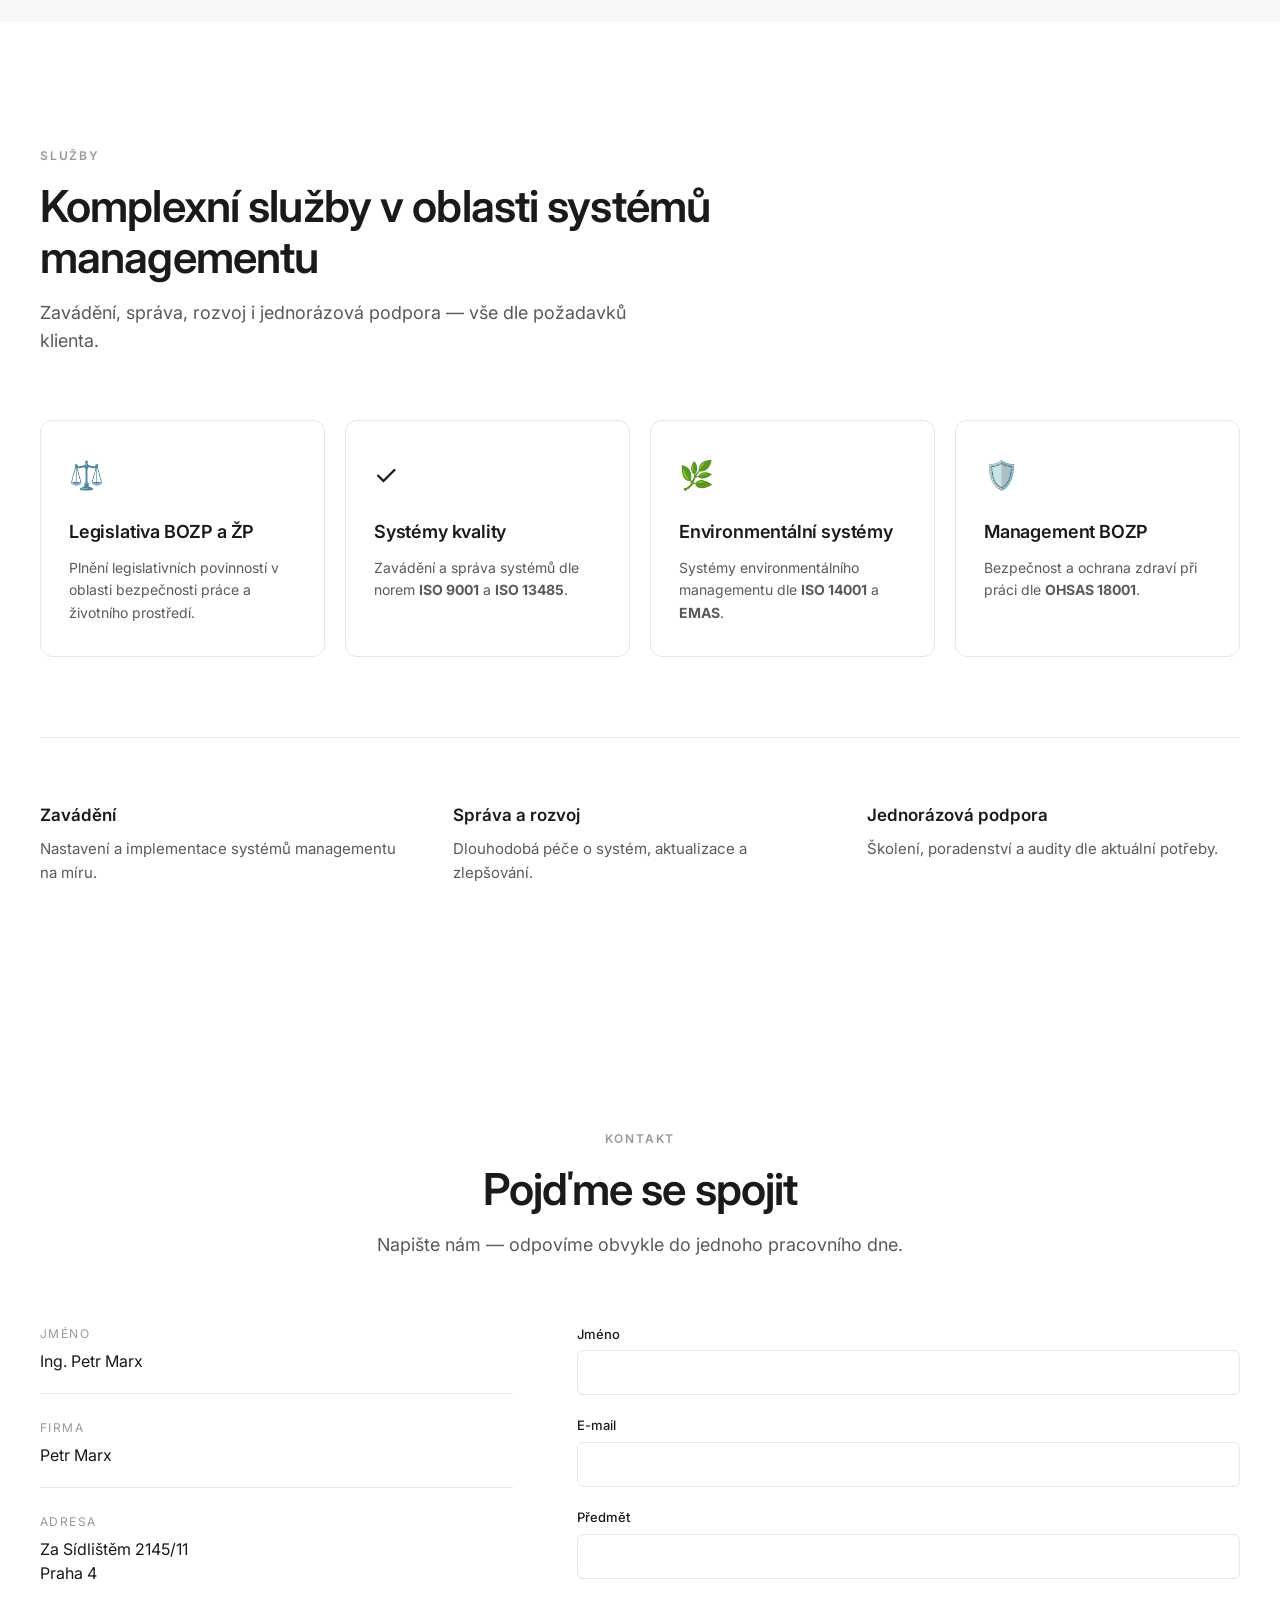
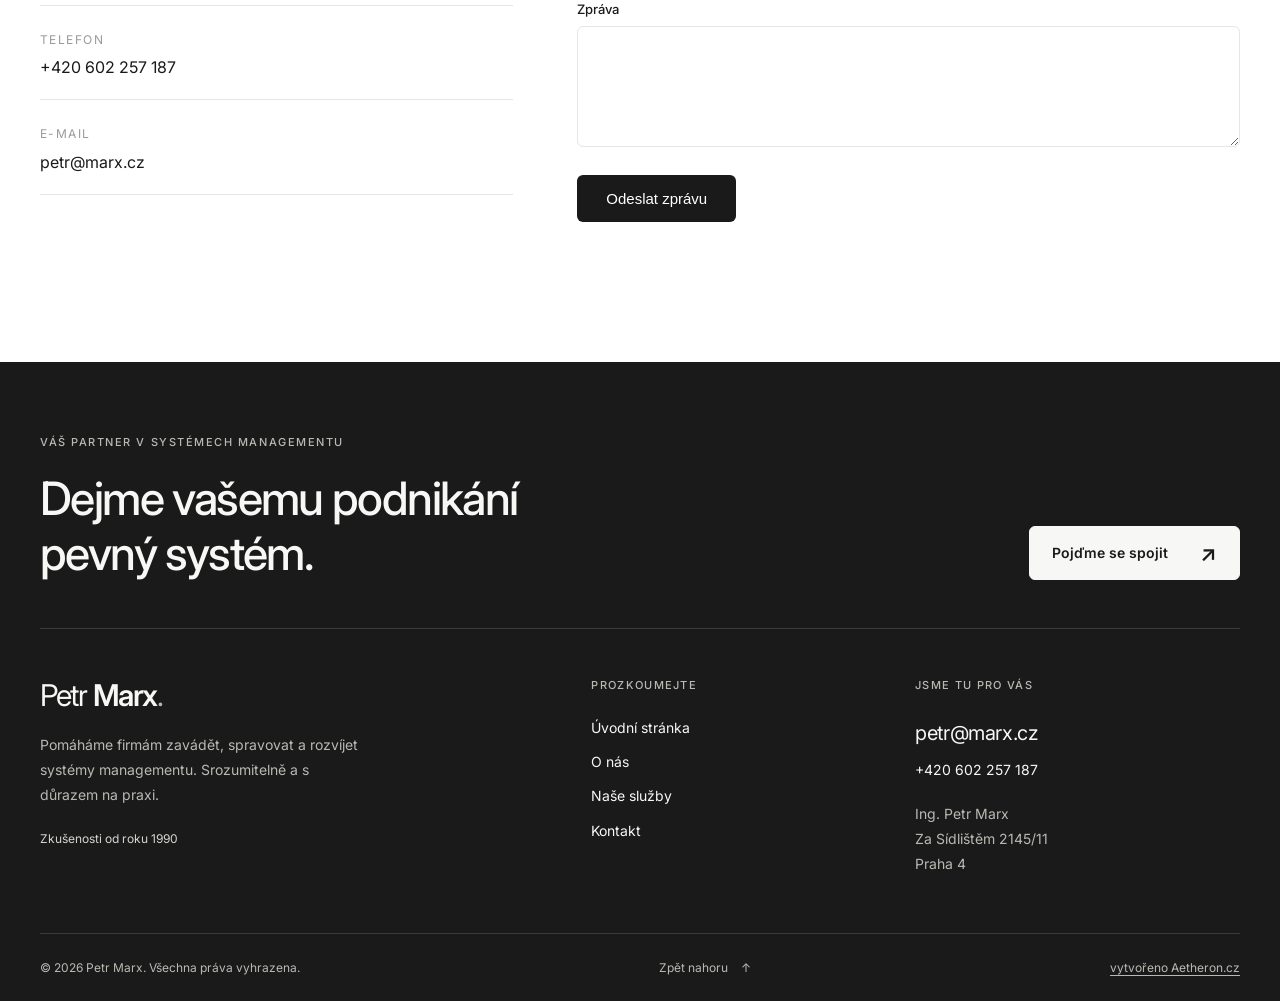
==== commit 9139743b: "Add files via upload" ====
--- a/index.html
+++ b/index.html
@@ -282,11 +282,42 @@
     <!-- ============ FOOTER ============ -->
     <footer class="footer">
         <div class="footer__inner">
-            <div class="footer__brand">
-                <span class="nav__logo-text">Petr</span><span class="nav__logo-mark">MARX</span>
-            </div>
-            <p class="footer__copy">© <span id="year"></span> Petr Marx. Všechna práva vyhrazena.</p>
-            <p class="footer__copy"><a class="footer-credit" href="https://aetheron.cz">vytvořeno Aetheron.cz</a></p>
+            <div class="footer__intro">
+                <p class="footer__eyebrow">Váš partner v systémech managementu</p>
+                <div class="footer__invitation">
+                    <h2>Dejme vašemu podnikání<br>pevný systém.</h2>
+                    <a class="footer__cta" href="index.html#contact">Pojďme se spojit <span aria-hidden="true">↗</span></a>
+                </div>
+            </div>
+            <div class="footer__grid">
+                <div class="footer__identity">
+                    <a class="footer__brand" href="index.html" aria-label="Petr Marx — úvodní stránka">Petr <strong>Marx</strong><span aria-hidden="true">.</span></a>
+                    <p>Pomáháme firmám zavádět, spravovat a rozvíjet systémy managementu. Srozumitelně a s důrazem na praxi.</p>
+                    <span class="footer__since">Zkušenosti od roku 1990</span>
+                </div>
+                <nav class="footer__nav" aria-label="Navigace v zápatí">
+                    <h3>Prozkoumejte</h3>
+                    <ul>
+                        <li><a href="index.html">Úvodní stránka</a></li>
+                        <li><a href="index.html#about">O nás</a></li>
+                        <li><a href="sluzby.html">Naše služby</a></li>
+                        <li><a href="index.html#contact">Kontakt</a></li>
+                    </ul>
+                </nav>
+                <div class="footer__contact">
+                    <h3>Jsme tu pro vás</h3>
+                    <address>
+                        <a class="footer__email" href="mailto:petr@marx.cz">petr@marx.cz</a>
+                        <a href="tel:+420602257187">+420 602 257 187</a>
+                        <p>Ing. Petr Marx<br>Za Sídlištěm 2145/11<br>Praha 4</p>
+                    </address>
+                </div>
+            </div>
+            <div class="footer__bottom">
+                <p class="footer__copy">© <span id="year"></span> Petr Marx. Všechna práva vyhrazena.</p>
+                <a class="footer__top" href="#top">Zpět nahoru <span aria-hidden="true">↑</span></a>
+                <p class="footer__copy"><a class="footer-credit" href="https://aetheron.cz">vytvořeno Aetheron.cz</a></p>
+            </div>
         </div>
     </footer>
 
--- a/style.css
+++ b/style.css
@@ -559,30 +559,76 @@
    11. FOOTER
    ============================================================ */
 .footer {
-    padding: 40px 32px;
-    border-top: 1px solid var(--color-border);
-    background: var(--color-bg);
-}
-
-.footer__inner {
-    max-width: var(--container);
-    margin: 0 auto;
-    display: flex;
+    padding: 72px 32px 24px;
+    background: #1a1a1a;
+    color: #f7f7f5;
+}
+.footer__inner { max-width: var(--container); margin: 0 auto; }
+.footer__intro { padding-bottom: 48px; border-bottom: 1px solid #3b3b3b; }
+.footer__eyebrow {
+    color: #b9b9b4;
+    font-size: 11px;
+    font-weight: 500;
+    letter-spacing: .14em;
+    text-transform: uppercase;
+    margin-bottom: 20px;
+}
+.footer__invitation { display: flex; justify-content: space-between; align-items: flex-end; gap: 32px; }
+.footer__invitation h2 {
+    font-size: clamp(28px, 3.8vw, 46px);
+    font-weight: 500;
+    line-height: 1.18;
+    letter-spacing: -.035em;
+}
+.footer__cta {
+    display: inline-flex;
+    align-items: center;
     justify-content: space-between;
-    align-items: center;
-    flex-wrap: wrap;
-    gap: 16px;
-}
-
-.footer__brand {
-    font-size: 17px;
-    font-weight: 700;
-    letter-spacing: -0.02em;
-}
-
-.footer__copy {
+    gap: 32px;
+    padding: 15px 22px;
+    background: #f7f7f5;
+    color: #1a1a1a;
+    border: 1px solid #f7f7f5;
+    border-radius: var(--radius-sm);
     font-size: 14px;
-    color: var(--color-muted);
+    font-weight: 600;
+    white-space: nowrap;
+    transition: background .2s ease;
+}
+.footer__cta:hover { background: #dcdcd5; }
+.footer__cta span { font-size: 22px; line-height: 1; }
+.footer__grid {
+    display: grid;
+    grid-template-columns: 1.5fr .8fr 1fr;
+    gap: 64px;
+    padding: 48px 0 56px;
+}
+.footer__brand { display: inline-block; font-size: 30px; letter-spacing: -.05em; line-height: 1.2; }
+.footer__brand strong { font-weight: 600; }
+.footer__brand > span { color: #b9b9b4; }
+.footer__identity > p { max-width: 330px; color: #b9b9b4; font-size: 14px; line-height: 1.8; margin-top: 18px; }
+.footer__since { display: inline-block; margin-top: 22px; font-size: 12px; color: #d5d5d0; }
+.footer h3 { font-size: 11px; font-weight: 500; letter-spacing: .12em; text-transform: uppercase; color: #b9b9b4; margin-bottom: 22px; }
+.footer__nav ul { list-style: none; display: grid; gap: 12px; font-size: 14px; }
+.footer__contact address { display: flex; flex-direction: column; align-items: flex-start; gap: 10px; font-style: normal; font-size: 14px; }
+.footer__contact .footer__email { font-size: 20px; letter-spacing: -.02em; }
+.footer__contact address p { margin-top: 10px; color: #b9b9b4; line-height: 1.8; }
+.footer__nav a:hover, .footer__contact a:hover, .footer__top:hover { text-decoration: underline; text-underline-offset: 5px; }
+.footer a:focus-visible { outline: 2px solid #f7f7f5; outline-offset: 6px; }
+.footer__bottom { display: flex; justify-content: space-between; align-items: center; flex-wrap: wrap; gap: 16px 32px; border-top: 1px solid #3b3b3b; padding-top: 24px; }
+.footer__copy, .footer__top { font-size: 12px; color: #b9b9b4; }
+.footer__top span { margin-left: 10px; }
+@media (max-width: 800px) {
+    .footer__grid { grid-template-columns: 1fr 1fr; gap: 36px; }
+    .footer__identity { grid-column: 1 / -1; }
+    .footer__identity > p { max-width: 460px; }
+    .footer__invitation { align-items: flex-start; flex-direction: column; gap: 24px; }
+}
+@media (max-width: 480px) {
+    .footer { padding: 48px 20px 24px; }
+    .footer__intro { padding-bottom: 32px; }
+    .footer__grid { grid-template-columns: 1fr; padding: 32px 0; }
+    .footer__bottom { flex-direction: column; align-items: flex-start; gap: 18px; }
 }
 
 
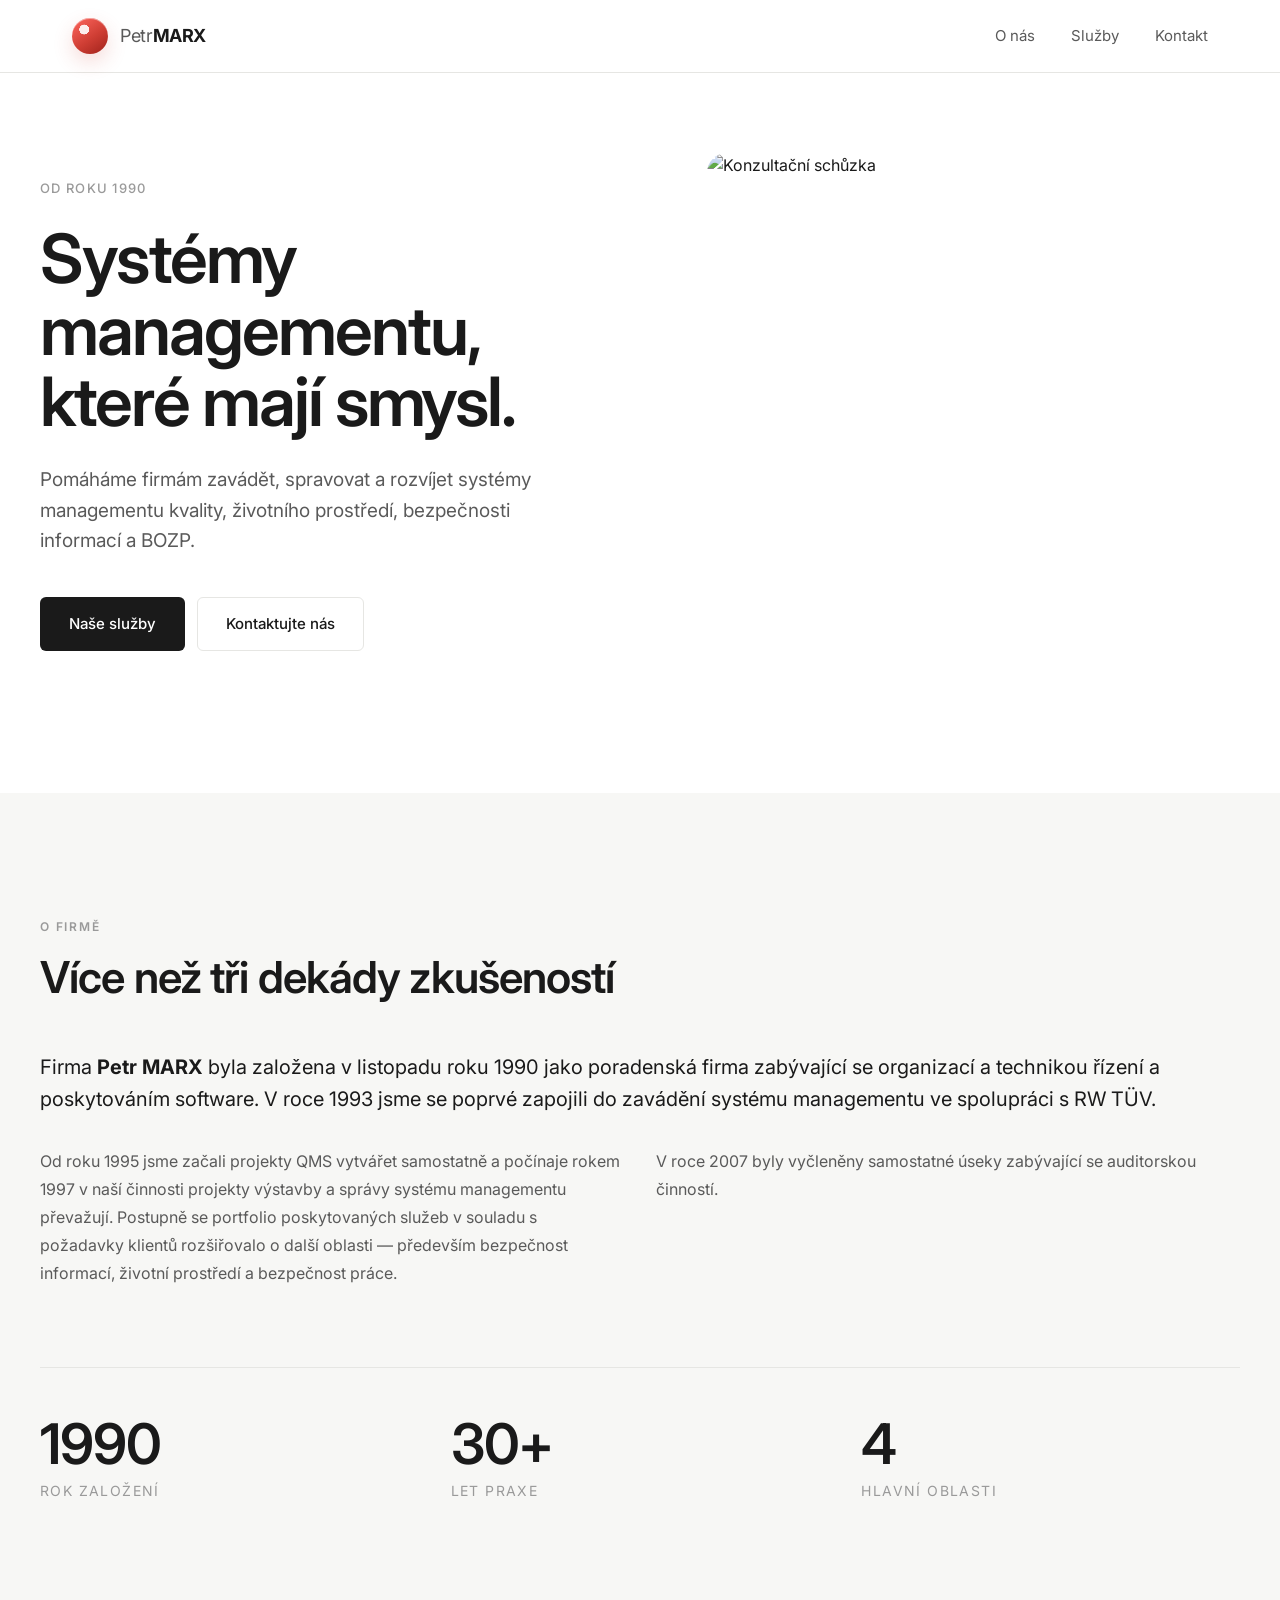
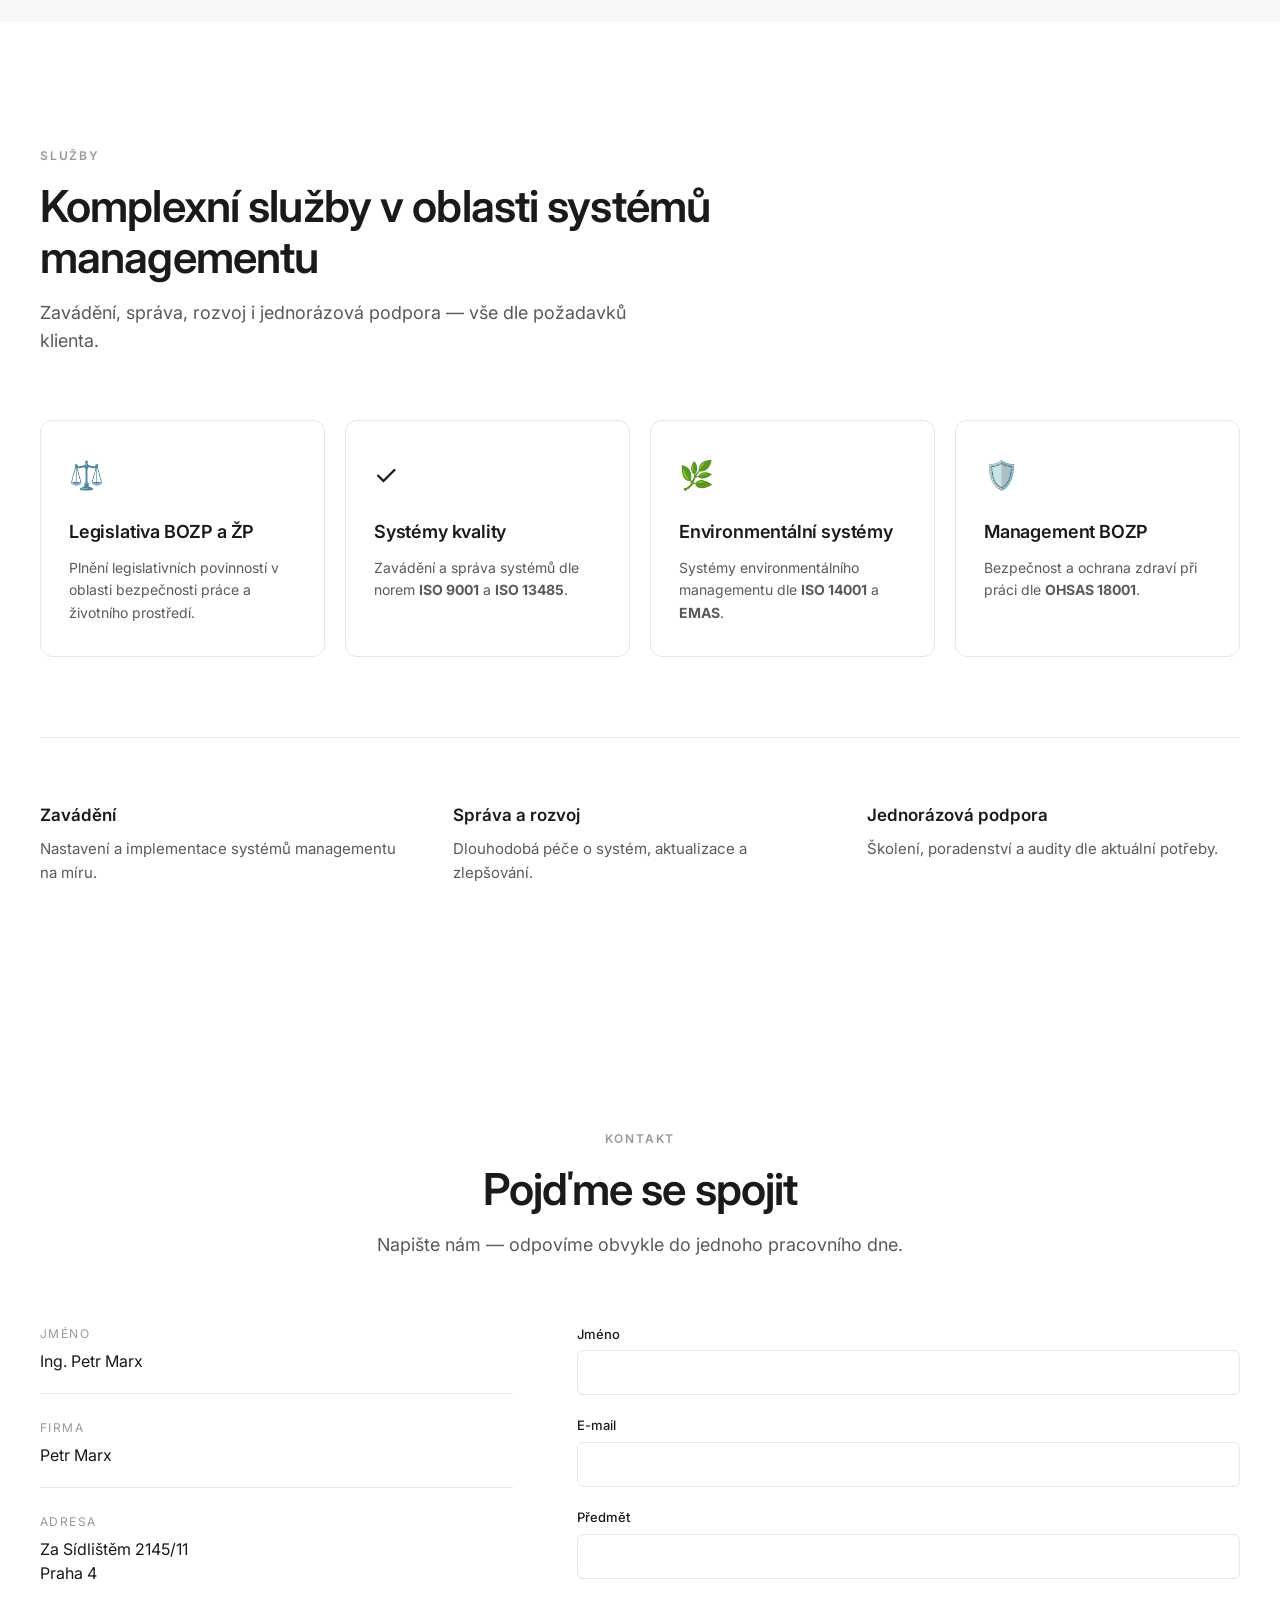
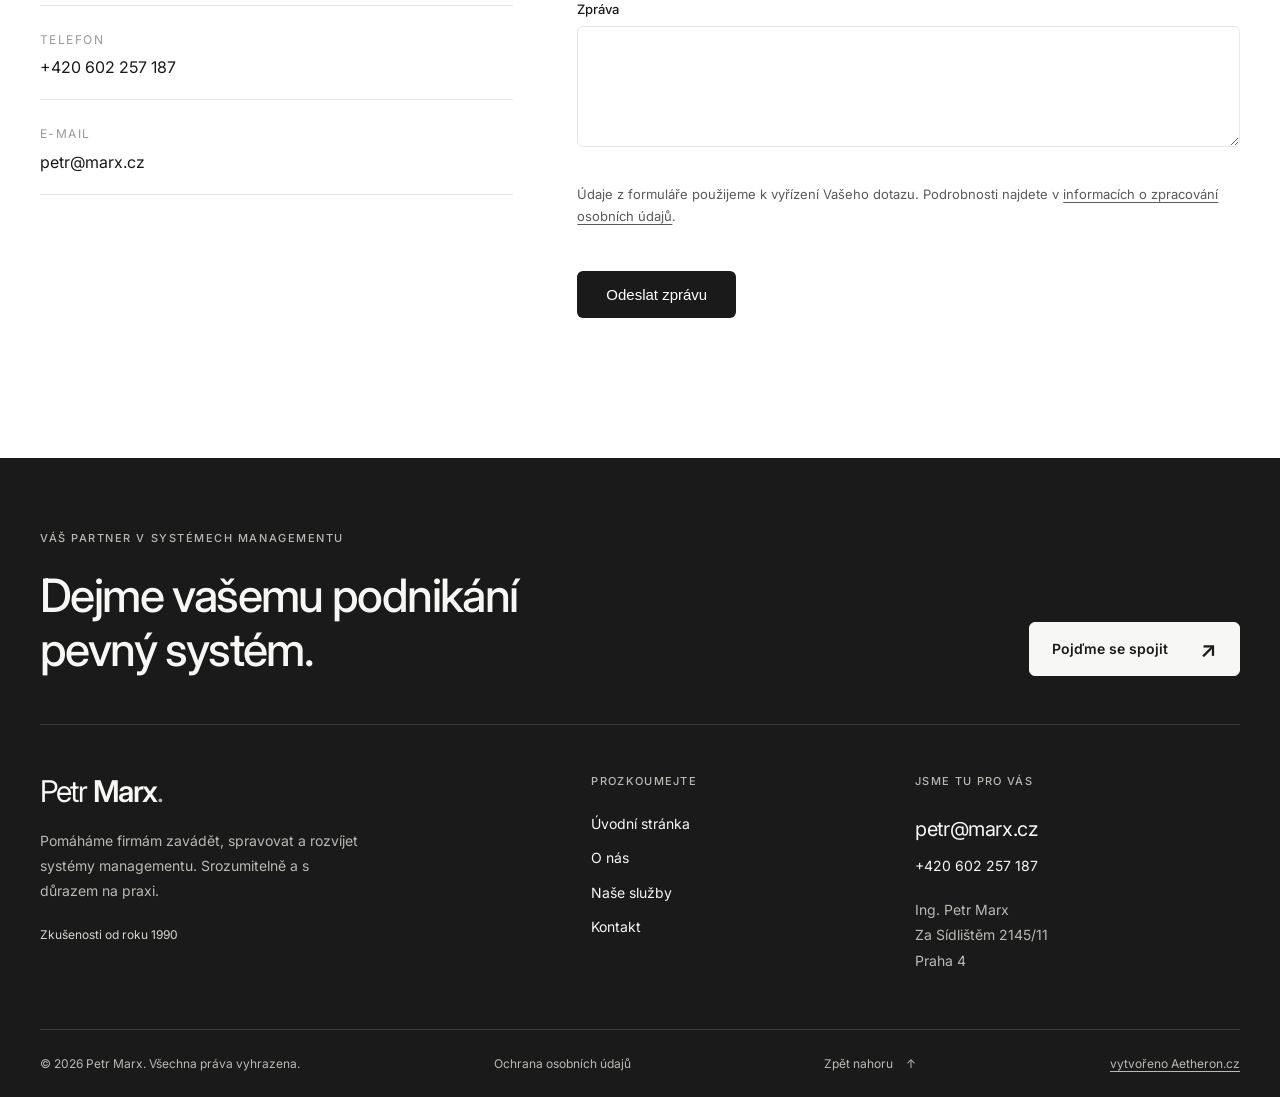
==== commit ed64a09f: "Add files via upload" ====
--- a/index.html
+++ b/index.html
@@ -270,6 +270,7 @@
                         <label class="form__label" for="message">Zpráva</label>
                         <textarea class="form__textarea" id="message" name="message" rows="5" required></textarea>
                     </div>
+                    <p class="privacy-note">Údaje z formuláře použijeme k vyřízení Vašeho dotazu. Podrobnosti najdete v <a href="ochrana-osobnich-udaju.html">informacích o zpracování osobních údajů</a>.</p>
                     <button type="submit" class="btn btn--primary form__submit">Odeslat zprávu</button>
                     <div hidden aria-hidden="true"><label>Web<input type="text" name="website" tabindex="-1" autocomplete="off"></label></div>
                     <p data-form-status role="status" aria-live="polite" aria-atomic="true"></p>
@@ -315,6 +316,7 @@
             </div>
             <div class="footer__bottom">
                 <p class="footer__copy">© <span id="year"></span> Petr Marx. Všechna práva vyhrazena.</p>
+                <p class="footer__copy"><a href="ochrana-osobnich-udaju.html">Ochrana osobních údajů</a></p>
                 <a class="footer__top" href="#top">Zpět nahoru <span aria-hidden="true">↑</span></a>
                 <p class="footer__copy"><a class="footer-credit" href="https://aetheron.cz">vytvořeno Aetheron.cz</a></p>
             </div>
--- a/style.css
+++ b/style.css
@@ -1160,3 +1160,17 @@
 .footer-credit:focus-visible {
   text-decoration-thickness: 2px;
 }
+
+/* Privacy policy and form notice */
+.privacy-page { max-width: 860px; margin: 0 auto; padding: 96px 24px; }
+.privacy-kicker { font-size: 12px; letter-spacing: .12em; text-transform: uppercase; margin-bottom: 16px; }
+.privacy-page h1 { font-size: clamp(30px, 5vw, 52px); line-height: 1.15; letter-spacing: -.03em; margin-bottom: 24px; }
+.privacy-lead { font-size: 19px; line-height: 1.7; }
+.privacy-date { font-size: 13px; margin-top: 20px; color: #666; }
+.privacy-page section { margin-top: 40px; }
+.privacy-page h2 { font-size: 23px; line-height: 1.35; margin-bottom: 16px; }
+.privacy-page section p { font-size: 16px; line-height: 1.8; margin-top: 14px; }
+.privacy-page a, .privacy-note a { text-decoration: underline; text-underline-offset: 3px; }
+.privacy-note { font-size: 13px; line-height: 1.7; margin: 16px 0; color: #5a5a5a; }
+.footer-base a:hover, .footer-base a:focus-visible { text-decoration: underline; text-underline-offset: 3px; }
+@media (max-width: 600px) { .privacy-page { padding: 56px 20px; } }
